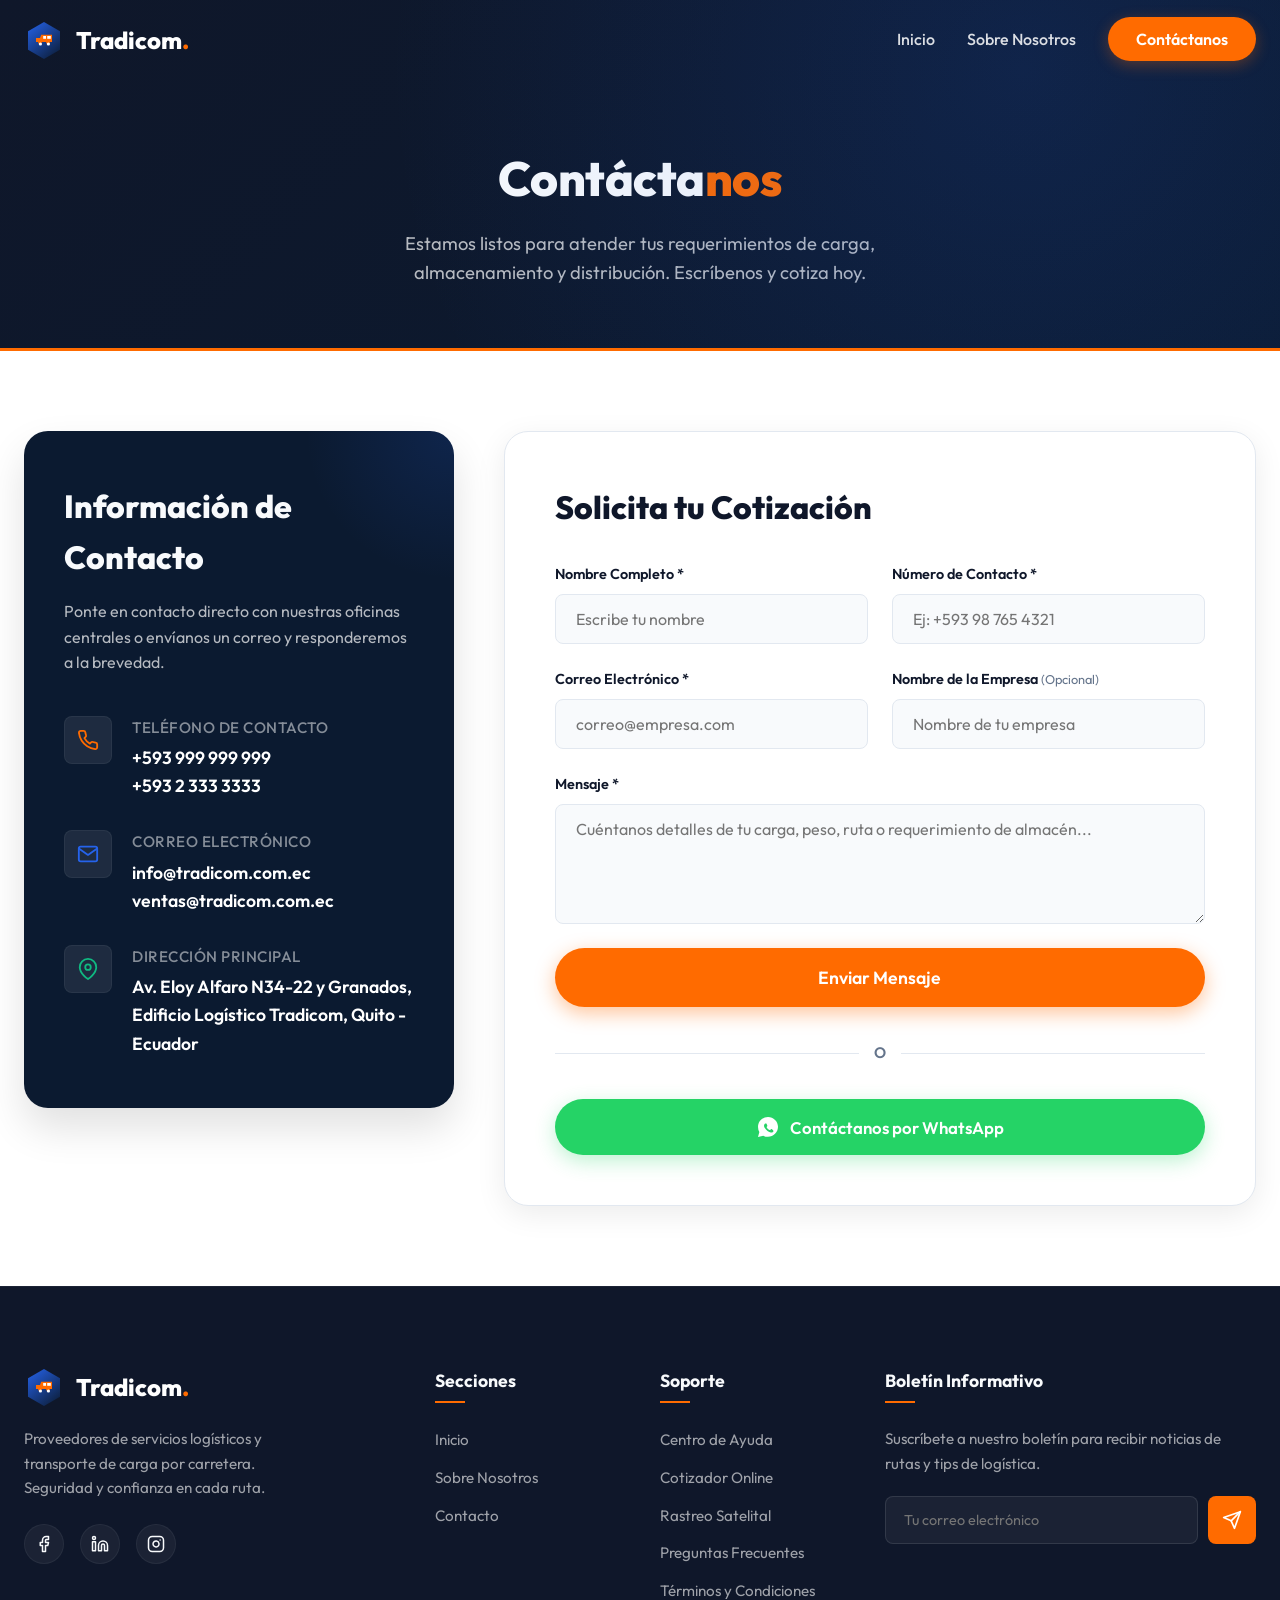
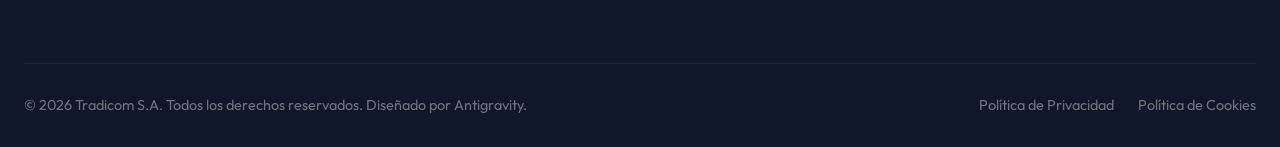
==== contacto.html @ 8307e0cf "Add files via upload" ====
<!DOCTYPE html>
<html lang="es">
<head>
  <meta charset="UTF-8">
  <meta name="viewport" content="width=device-width, initial-scale=1.0">
  <title>Tradicom S.A. | Contáctanos - Cotizaciones y Atención al Cliente</title>
  <!-- Etiquetas Meta para SEO -->
  <meta name="description" content="Ponte en contacto con Tradicom S.A. Solicita cotizaciones para tu transporte terrestre y proyectos logísticos. Contáctanos también por WhatsApp.">
  <meta name="keywords" content="Tradicom, Contacto, Cotización, Teléfono, Correo, Almacén, Logística, Dirección, WhatsApp">
  <meta name="author" content="Tradicom S.A.">
  <!-- Enlace a la hoja de estilos compartida -->
  <link rel="stylesheet" href="style.css">
</head>
<body>

  <!-- Barra de Navegación (Sticky y Responsiva) -->
  <header>
    <div class="container nav-container">
      <!-- Logotipo y Nombre de la Empresa -->
      <a href="index.html" class="logo" id="logoLink">
        <svg viewBox="0 0 100 100" fill="none" xmlns="http://www.w3.org/2000/svg">
          <path d="M50 5L90 28.1V74.4L50 97.5L10 74.4V28.1L50 5Z" fill="url(#logo-gradient)" />
          <path d="M30 45L40 45L43 37L70 37V55L65 55L63 60L57 60L55 55L45 55L43 60L37 60L35 55L30 55V45Z" fill="#ff6b00" />
          <circle cx="41" cy="60" r="4" fill="white" />
          <circle cx="61" cy="60" r="4" fill="white" />
          <path d="M58 40H67V47H58V40Z" fill="white" />
          <path d="M48 40H55V47H48V40Z" fill="white" />
          <defs>
            <linearGradient id="logo-gradient" x1="10" y1="5" x2="90" y2="97.5" gradientUnits="userSpaceOnUse">
              <stop offset="0%" stop-color="#2563eb" />
              <stop offset="100%" stop-color="#0b1a30" />
            </linearGradient>
          </defs>
        </svg>
        <div class="logo-text">Tradicom<span>.</span></div>
      </a>

      <!-- Enlaces de navegación con 'Contáctanos' activo en el botón CTA -->
      <nav>
        <ul class="nav-links">
          <li><a href="index.html">Inicio</a></li>
          <li><a href="sobre-nosotros.html">Sobre Nosotros</a></li>
          <li class="nav-cta"><a href="contacto.html" class="active" id="navContactBtn">Contáctanos</a></li>
        </ul>
      </nav>

      <!-- Botón de menú tipo hamburguesa para vista móvil -->
      <button class="menu-toggle" aria-label="Abrir menú de navegación" id="menuToggleBtn">
        <span></span>
        <span></span>
        <span></span>
      </button>
    </div>
  </header>

  <!-- Banner Superior de Presentación de la Página -->
  <section class="page-banner">
    <div class="container">
      <h1>Contácta<span>nos</span></h1>
      <p>Estamos listos para atender tus requerimientos de carga, almacenamiento y distribución. Escríbenos y cotiza hoy.</p>
    </div>
  </section>

  <!-- Sección de Formulario de Contacto y Datos de Oficina (Grid de 2 Columnas) -->
  <section id="contacto">
    <div class="container">
      <div class="contacto-grid">
        
        <!-- Columna Izquierda: Información Física y Virtual de la Empresa -->
        <div class="contacto-info">
          <h3>Información de Contacto</h3>
          <p class="info-subtitle">Ponte en contacto directo con nuestras oficinas centrales o envíanos un correo y responderemos a la brevedad.</p>
          
          <ul class="info-list">
            <!-- Teléfonos -->
            <li class="info-item">
              <div class="info-icon">
                <svg viewBox="0 0 24 24" fill="none" stroke="currentColor" stroke-width="2" stroke-linecap="round" stroke-linejoin="round">
                  <path d="M22 16.92v3a2 2 0 0 1-2.18 2 19.79 19.79 0 0 1-8.63-3.07 19.5 19.5 0 0 1-6-6 19.79 19.79 0 0 1-3.07-8.67A2 2 0 0 1 4.11 2h3a2 2 0 0 1 2 1.72 12.84 12.84 0 0 0 .7 2.81 2 2 0 0 1-.45 2.11L8.09 9.91a16 16 0 0 0 6 6l1.27-1.27a2 2 0 0 1 2.11-.45 12.84 12.84 0 0 0 2.81.7A2 2 0 0 1 22 16.92z"></path>
                </svg>
              </div>
              <div class="info-text">
                <h4>Teléfono de Contacto</h4>
                <p><a href="tel:+593999999999">+593 999 999 999</a></p>
                <p><a href="tel:+59323333333">+593 2 333 3333</a></p>
              </div>
            </li>

            <!-- Correos electrónicos -->
            <li class="info-item">
              <div class="info-icon">
                <svg viewBox="0 0 24 24" fill="none" stroke="currentColor" stroke-width="2" stroke-linecap="round" stroke-linejoin="round">
                  <path d="M4 4h16c1.1 0 2 .9 2 2v12c0 1.1-.9 2-2 2H4c-1.1 0-2-.9-2-2V6c0-1.1.9-2 2-2z"></path>
                  <polyline points="22,6 12,13 2,6"></polyline>
                </svg>
              </div>
              <div class="info-text">
                <h4>Correo Electrónico</h4>
                <p><a href="mailto:info@tradicom.com.ec">info@tradicom.com.ec</a></p>
                <p><a href="mailto:ventas@tradicom.com.ec">ventas@tradicom.com.ec</a></p>
              </div>
            </li>

            <!-- Dirección Física -->
            <li class="info-item">
              <div class="info-icon">
                <svg viewBox="0 0 24 24" fill="none" stroke="currentColor" stroke-width="2" stroke-linecap="round" stroke-linejoin="round">
                  <path d="M21 10c0 7-9 13-9 13s-9-6-9-13a9 9 0 0 1 18 0z"></path>
                  <circle cx="12" cy="10" r="3"></circle>
                </svg>
              </div>
              <div class="info-text">
                <h4>Dirección Principal</h4>
                <p>Av. Eloy Alfaro N34-22 y Granados, Edificio Logístico Tradicom, Quito - Ecuador</p>
              </div>
            </li>
          </ul>
        </div>

        <!-- Columna Derecha: Formulario Web y WhatsApp Corporativo -->
        <div class="contacto-form-container">
          <h3>Solicita tu Cotización</h3>
          <form class="contacto-form" id="contactForm">
            <!-- Nombre y Teléfono -->
            <div class="form-row">
              <div class="form-group">
                <label for="name">Nombre Completo *</label>
                <input type="text" id="name" class="form-control" placeholder="Escribe tu nombre" required>
              </div>
              <div class="form-group">
                <label for="phone">Número de Contacto *</label>
                <input type="tel" id="phone" class="form-control" placeholder="Ej: +593 98 765 4321" required>
              </div>
            </div>

            <!-- Correo y Nombre de Empresa -->
            <div class="form-row">
              <div class="form-group">
                <label for="email">Correo Electrónico *</label>
                <input type="email" id="email" class="form-control" placeholder="correo@empresa.com" required>
              </div>
              <div class="form-group">
                <label for="company">Nombre de la Empresa <span class="optional">(Opcional)</span></label>
                <input type="text" id="company" class="form-control" placeholder="Nombre de tu empresa">
              </div>
            </div>

            <!-- Caja de Texto Mensaje -->
            <div class="form-group">
              <label for="message">Mensaje *</label>
              <textarea id="message" class="form-control" placeholder="Cuéntanos detalles de tu carga, peso, ruta o requerimiento de almacén..." required></textarea>
            </div>

            <!-- Botón de Envío del Formulario -->
            <button type="submit" class="btn btn-primary" style="width: 100%; border: none; font-size: 1.1rem; padding: 18px;">Enviar Mensaje</button>
            
            <!-- Separador "O" -->
            <div class="separator-or">O</div>

            <!-- Botón del API de WhatsApp -->
            <button type="button" class="btn btn-whatsapp" id="whatsappBtn">
              <!-- WhatsApp SVG Oficial -->
              <svg viewBox="0 0 24 24" fill="currentColor">
                <path d="M12.012 2c-5.506 0-9.989 4.478-9.99 9.984a9.96 9.96 0 0 0 1.333 4.982L2 22l5.233-1.371a9.92 9.92 0 0 0 4.775 1.217h.004c5.505 0 9.989-4.478 9.99-9.984C22.007 6.478 17.521 2 12.012 2zm5.789 14.121c-.244.69-1.217 1.35-1.674 1.444-.457.096-.98.172-2.909-.592-2.467-.978-4.048-3.486-4.17-3.65-.123-.164-1.002-1.332-1.002-2.54 0-1.208.629-1.802.853-2.047.224-.246.488-.307.65-.307.163 0 .325.001.467.008.148.007.348-.056.544.42.196.475.672 1.638.73 1.76.059.12.098.262.019.42-.079.158-.12.257-.238.396-.118.14-.249.312-.354.418-.117.117-.239.245-.103.479.136.233.605 1.001 1.296 1.618.89.794 1.642 1.04 1.874 1.149.233.109.369.092.507-.067.137-.159.59-.687.748-.921.157-.234.315-.198.531-.118.217.08.1.373 1.37.943.118.058.197.089.256.187.06.1.06.574-.184 1.264z"/>
              </svg>
              Contáctanos por WhatsApp
            </button>
          </form>
        </div>

      </div>
    </div>
  </section>

  <!-- Footer Compartido -->
  <footer>
    <div class="container">
      <div class="footer-grid">
        <!-- Info de marca -->
        <div class="footer-brand">
          <a href="index.html" class="logo" style="color: var(--primary-white);">
            <svg viewBox="0 0 100 100" fill="none" xmlns="http://www.w3.org/2000/svg">
              <path d="M50 5L90 28.1V74.4L50 97.5L10 74.4V28.1L50 5Z" fill="url(#footer-logo-gradient)" />
              <path d="M30 45L40 45L43 37L70 37V55L65 55L63 60L57 60L55 55L45 55L43 60L37 60L35 55L30 55V45Z" fill="#ff6b00" />
              <circle cx="41" cy="60" r="4" fill="white" />
              <circle cx="61" cy="60" r="4" fill="white" />
              <path d="M58 40H67V47H58V40Z" fill="white" />
              <path d="M48 40H55V47H48V40Z" fill="white" />
              <defs>
                <linearGradient id="footer-logo-gradient" x1="10" y1="5" x2="90" y2="97.5" gradientUnits="userSpaceOnUse">
                  <stop offset="0%" stop-color="#2563eb" />
                  <stop offset="100%" stop-color="#0b1a30" />
                </linearGradient>
              </defs>
            </svg>
            <div class="logo-text">Tradicom<span>.</span></div>
          </a>
          <p>Proveedores de servicios logísticos y transporte de carga por carretera. Seguridad y confianza en cada ruta.</p>
          <div class="social-links">
            <a href="#" class="social-link" aria-label="Facebook">
              <svg viewBox="0 0 24 24" fill="none" stroke="currentColor" stroke-width="2" stroke-linecap="round" stroke-linejoin="round"><path d="M18 2h-3a5 5 0 0 0-5 5v3H7v4h3v8h4v-8h3l1-4h-4V7a1 1 0 0 1 1-1h3z"></path></svg>
            </a>
            <a href="#" class="social-link" aria-label="LinkedIn">
              <svg viewBox="0 0 24 24" fill="none" stroke="currentColor" stroke-width="2" stroke-linecap="round" stroke-linejoin="round"><path d="M16 8a6 6 0 0 1 6 6v7h-4v-7a2 2 0 0 0-2-2 2 2 0 0 0-2 2v7h-4v-7a6 6 0 0 1 6-6z"></path><rect x="2" y="9" width="4" height="12"></rect><circle cx="4" cy="4" r="2"></circle></svg>
            </a>
            <a href="#" class="social-link" aria-label="Instagram">
              <svg viewBox="0 0 24 24" fill="none" stroke="currentColor" stroke-width="2" stroke-linecap="round" stroke-linejoin="round"><rect x="2" y="2" width="20" height="20" rx="5" ry="5"></rect><path d="M16 11.37A4 4 0 1 1 12.63 8 4 4 0 0 1 16 11.37z"></path><line x1="17.5" y1="6.5" x2="17.51" y2="6.5"></line></svg>
            </a>
          </div>
        </div>

        <!-- Enlaces internos -->
        <div class="footer-nav">
          <h4>Secciones</h4>
          <ul class="footer-links">
            <li><a href="index.html">Inicio</a></li>
            <li><a href="sobre-nosotros.html">Sobre Nosotros</a></li>
            <li><a href="contacto.html">Contacto</a></li>
          </ul>
        </div>

        <!-- Soporte operativo -->
        <div class="footer-nav">
          <h4>Soporte</h4>
          <ul class="footer-links">
            <li><a href="#">Centro de Ayuda</a></li>
            <li><a href="#">Cotizador Online</a></li>
            <li><a href="#">Rastreo Satelital</a></li>
            <li><a href="#">Preguntas Frecuentes</a></li>
            <li><a href="#">Términos y Condiciones</a></li>
          </ul>
        </div>

        <!-- Suscripción al Newsletter -->
        <div class="footer-newsletter">
          <h4>Boletín Informativo</h4>
          <p>Suscríbete a nuestro boletín para recibir noticias de rutas y tips de logística.</p>
          <form class="newsletter-form" onsubmit="event.preventDefault(); alert('¡Gracias por suscribirte!'); this.reset();">
            <input type="email" placeholder="Tu correo electrónico" required aria-label="Correo de suscripción">
            <button type="submit" aria-label="Suscribirse">
              <svg viewBox="0 0 24 24" fill="none" stroke="currentColor" stroke-width="2" stroke-linecap="round" stroke-linejoin="round"><line x1="22" y1="2" x2="11" y2="13"></line><polygon points="22 2 15 22 11 13 2 9 22 2"></polygon></svg>
            </button>
          </form>
        </div>
      </div>

      <!-- Derechos Reservados -->
      <div class="footer-bottom">
        <p>&copy; 2026 Tradicom S.A. Todos los derechos reservados. Diseñado por Antigravity.</p>
        <div class="footer-bottom-links">
          <a href="#">Política de Privacidad</a>
          <a href="#">Política de Cookies</a>
        </div>
      </div>
    </div>
  </footer>

  <!-- Scripts -->
  <script src="script.js"></script>
</body>
</html>
---- style.css ----
/* Import modern Google Fonts */
@import url('https://fonts.googleapis.com/css2?family=Outfit:wght@300;400;500;600;700;800&family=Plus+Jakarta+Sans:wght@400;500;600;700&display=swap');

/* CSS Variables */
:root {
  --primary-white: #ffffff;
  --bg-light: #f8fafc;
  --bg-dark: #0f172a;
  --bg-dark-card: #1e293b;
  
  /* Brand Colors */
  --brand-orange: #ff6b00;
  --brand-orange-hover: #e05e00;
  --brand-orange-light: #fff0e6;
  
  --brand-green: #10b981;
  --brand-green-hover: #059669;
  --brand-green-light: #ecfdf5;
  
  --brand-blue: #2563eb;
  --brand-blue-hover: #1d4ed8;
  --brand-blue-light: #eff6ff;
  --brand-dark-blue: #0b1a30;
  
  /* Typography Colors */
  --text-dark: #0f172a;
  --text-body: #334155;
  --text-muted: #64748b;
  --text-light: #f8fafc;
  
  /* Layout and effects */
  --border-color: #e2e8f0;
  --border-color-dark: #334155;
  --shadow-sm: 0 2px 4px rgba(0,0,0,0.05);
  --shadow-md: 0 8px 30px rgba(0,0,0,0.08);
  --shadow-lg: 0 20px 40px rgba(0,0,0,0.12);
  --radius-sm: 8px;
  --radius-md: 16px;
  --radius-lg: 24px;
  --transition: all 0.3s cubic-bezier(0.4, 0, 0.2, 1);
  --transition-slow: all 0.6s cubic-bezier(0.4, 0, 0.2, 1);
}

/* Reset and Global Styles */
*, *::before, *::after {
  box-sizing: border-box;
  margin: 0;
  padding: 0;
}

html {
  scroll-behavior: smooth;
  font-size: 16px;
}

body {
  font-family: 'Outfit', 'Plus Jakarta Sans', sans-serif;
  background-color: var(--primary-white);
  color: var(--text-body);
  line-height: 1.6;
  overflow-x: hidden;
  -webkit-font-smoothing: antialiased;
}

a {
  text-decoration: none;
  color: inherit;
  transition: var(--transition);
}

button, input, textarea, select {
  font-family: inherit;
}

/* Container */
.container {
  width: 100%;
  max-width: 1280px;
  margin: 0 auto;
  padding: 0 1.5rem;
}

section {
  padding: 80px 0;
  position: relative;
}

.section-bg-alt {
  background-color: var(--bg-light);
}

/* Section Header Utility */
.section-header {
  text-align: center;
  max-width: 700px;
  margin: 0 auto 60px auto;
}

.section-header .tag {
  display: inline-block;
  padding: 6px 16px;
  background-color: var(--brand-orange-light);
  color: var(--brand-orange);
  font-weight: 600;
  font-size: 0.875rem;
  border-radius: 50px;
  margin-bottom: 12px;
  text-transform: uppercase;
  letter-spacing: 1px;
}

.section-header h2 {
  font-size: 2.5rem;
  font-weight: 800;
  color: var(--text-dark);
  line-height: 1.2;
  margin-bottom: 16px;
}

.section-header h2 span {
  background: linear-gradient(135deg, var(--brand-orange) 0%, var(--brand-blue) 100%);
  -webkit-background-clip: text;
  -webkit-text-fill-color: transparent;
}

.section-header p {
  color: var(--text-muted);
  font-size: 1.125rem;
}

/* Navigation Bar */
header {
  position: fixed;
  top: 0;
  left: 0;
  width: 100%;
  z-index: 1000;
  transition: var(--transition);
  border-bottom: 1px solid transparent;
}

header.scrolled {
  background: rgba(255, 255, 255, 0.85);
  backdrop-filter: blur(16px);
  -webkit-backdrop-filter: blur(16px);
  box-shadow: var(--shadow-sm);
  border-bottom: 1px solid var(--border-color);
  padding: 10px 0;
}

header:not(.scrolled) {
  padding: 20px 0;
  background: transparent;
}

.nav-container {
  display: flex;
  justify-content: space-between;
  align-items: center;
}

.logo {
  display: flex;
  align-items: center;
  gap: 12px;
  font-weight: 800;
  font-size: 1.5rem;
  color: var(--primary-white);
  transition: var(--transition);
}

header.scrolled .logo {
  color: var(--text-dark);
}

.logo svg {
  width: 40px;
  height: 40px;
}

.logo-text span {
  color: var(--brand-orange);
}

.nav-links {
  display: flex;
  align-items: center;
  list-style: none;
  gap: 32px;
}

.nav-links a {
  font-weight: 500;
  color: rgba(255, 255, 255, 0.85);
  position: relative;
  padding: 8px 0;
}

.nav-links a::after {
  content: '';
  position: absolute;
  bottom: 0;
  left: 0;
  width: 0;
  height: 2px;
  background-color: var(--brand-orange);
  transition: var(--transition);
}

.nav-links a:hover::after,
.nav-links a.active::after {
  width: 100%;
}

.nav-links a:hover,
.nav-links a.active {
  color: var(--primary-white);
}

header.scrolled .nav-links a {
  color: var(--text-body);
}

header.scrolled .nav-links a:hover,
header.scrolled .nav-links a.active {
  color: var(--brand-orange);
}

/* Nav Contact CTA Button */
.nav-cta a {
  background-color: var(--brand-orange);
  color: var(--primary-white) !important;
  padding: 12px 28px;
  border-radius: 50px;
  font-weight: 600;
  box-shadow: 0 4px 15px rgba(255, 107, 0, 0.3);
  transition: var(--transition);
}

.nav-cta a::after {
  display: none;
}

.nav-cta a:hover {
  background-color: var(--brand-orange-hover);
  transform: translateY(-2px);
  box-shadow: 0 6px 20px rgba(255, 107, 0, 0.4);
}

/* Mobile Menu Toggle */
.menu-toggle {
  display: none;
  background: none;
  border: none;
  cursor: pointer;
  padding: 8px;
}

.menu-toggle span {
  display: block;
  width: 28px;
  height: 3px;
  background-color: var(--primary-white);
  margin: 5px 0;
  border-radius: 2px;
  transition: var(--transition);
}

header.scrolled .menu-toggle span {
  background-color: var(--text-dark);
}

/* Hero Section */
.hero {
  height: 100vh;
  min-height: 600px;
  display: flex;
  align-items: center;
  background: linear-gradient(135deg, rgba(11, 26, 48, 0.85) 0%, rgba(15, 23, 42, 0.5) 100%), url('assets/hero_truck.jpg') no-repeat center center/cover;
  color: var(--primary-white);
  padding-top: 80px;
}

.hero-content {
  max-width: 750px;
}

.hero-content .badge {
  display: inline-flex;
  align-items: center;
  gap: 8px;
  padding: 8px 16px;
  background-color: rgba(255, 255, 255, 0.1);
  backdrop-filter: blur(10px);
  border: 1px solid rgba(255, 255, 255, 0.2);
  border-radius: 50px;
  margin-bottom: 24px;
  font-weight: 500;
  font-size: 0.9rem;
  letter-spacing: 0.5px;
}

.hero-content .badge span {
  width: 8px;
  height: 8px;
  background-color: var(--brand-orange);
  border-radius: 50%;
  display: inline-block;
  box-shadow: 0 0 10px var(--brand-orange);
  animation: pulse 2s infinite;
}

.hero h1 {
  font-size: 4rem;
  font-weight: 800;
  line-height: 1.1;
  margin-bottom: 24px;
  letter-spacing: -1px;
}

.hero h1 span.orange-text {
  color: var(--brand-orange);
}

.hero h1 span.blue-text {
  color: #38bdf8;
}

.hero p {
  font-size: 1.25rem;
  color: rgba(255, 255, 255, 0.85);
  margin-bottom: 40px;
  max-width: 600px;
}

.hero-ctas {
  display: flex;
  gap: 20px;
  flex-wrap: wrap;
}

.btn {
  display: inline-flex;
  align-items: center;
  justify-content: center;
  padding: 16px 36px;
  font-weight: 600;
  border-radius: 50px;
  cursor: pointer;
  transition: var(--transition);
  font-size: 1.05rem;
  gap: 10px;
}

.btn-primary {
  background-color: var(--brand-orange);
  color: var(--primary-white);
  box-shadow: 0 6px 20px rgba(255, 107, 0, 0.4);
}

.btn-primary:hover {
  background-color: var(--brand-orange-hover);
  transform: translateY(-3px);
  box-shadow: 0 8px 25px rgba(255, 107, 0, 0.5);
}

.btn-secondary {
  background-color: rgba(255, 255, 255, 0.1);
  color: var(--primary-white);
  border: 1px solid rgba(255, 255, 255, 0.3);
  backdrop-filter: blur(5px);
}

.btn-secondary:hover {
  background-color: rgba(255, 255, 255, 0.2);
  border-color: var(--primary-white);
  transform: translateY(-3px);
}

/* Sobre Nosotros Section (Slider) */
.slider-container {
  position: relative;
  overflow: hidden;
  border-radius: var(--radius-lg);
  box-shadow: var(--shadow-lg);
  background-color: var(--primary-white);
}

.slider-wrapper {
  position: relative;
  height: 520px;
  width: 100%;
}

.slide {
  position: absolute;
  top: 0;
  left: 0;
  width: 100%;
  height: 100%;
  opacity: 0;
  visibility: hidden;
  transition: var(--transition-slow);
  display: grid;
  grid-template-columns: 1fr 1fr;
  align-items: center;
  background-color: var(--primary-white);
}

.slide.active {
  opacity: 1;
  visibility: visible;
  z-index: 10;
}

.slide-image {
  height: 100%;
  width: 100%;
  overflow: hidden;
  position: relative;
}

.slide-image img {
  width: 100%;
  height: 100%;
  object-fit: cover;
  transition: var(--transition-slow);
}

.slide.active .slide-image img {
  transform: scale(1.05);
}

/* Subtle overlay on slide images */
.slide-image::after {
  content: '';
  position: absolute;
  top: 0;
  left: 0;
  width: 100%;
  height: 100%;
  background: linear-gradient(to right, transparent 50%, rgba(255,255,255,0.05));
}

.slide-content {
  padding: 60px 80px 60px 60px;
  display: flex;
  flex-direction: column;
  justify-content: center;
}

.slide-tag {
  color: var(--brand-blue);
  font-weight: 700;
  text-transform: uppercase;
  font-size: 0.85rem;
  letter-spacing: 2px;
  margin-bottom: 12px;
}

.slide-content h3 {
  font-size: 2.25rem;
  font-weight: 800;
  color: var(--text-dark);
  margin-bottom: 20px;
  line-height: 1.2;
}

.slide-content p {
  color: var(--text-body);
  margin-bottom: 30px;
  font-size: 1.05rem;
}

/* Stat badges inside slider */
.slide-stats {
  display: grid;
  grid-template-columns: 1fr 1fr;
  gap: 20px;
  margin-top: auto;
}

.stat-item {
  border-left: 3px solid var(--brand-orange);
  padding-left: 15px;
}

.slide:nth-child(2) .stat-item {
  border-left-color: var(--brand-blue);
}

.slide:nth-child(3) .stat-item {
  border-left-color: var(--brand-green);
}

.stat-number {
  font-size: 1.75rem;
  font-weight: 800;
  color: var(--text-dark);
  line-height: 1;
  margin-bottom: 4px;
}

.stat-label {
  font-size: 0.875rem;
  color: var(--text-muted);
  font-weight: 500;
}

/* Slider Controls */
.slider-control {
  position: absolute;
  top: 50%;
  transform: translateY(-50%);
  width: 50px;
  height: 50px;
  border-radius: 50%;
  background-color: var(--primary-white);
  box-shadow: var(--shadow-md);
  border: none;
  cursor: pointer;
  display: flex;
  align-items: center;
  justify-content: center;
  z-index: 20;
  transition: var(--transition);
  color: var(--text-dark);
}

.slider-control:hover {
  background-color: var(--brand-orange);
  color: var(--primary-white);
  box-shadow: 0 4px 15px rgba(255, 107, 0, 0.4);
}

.slider-control-prev {
  left: 20px;
}

.slider-control-next {
  right: 20px;
}

.slider-dots {
  position: absolute;
  bottom: 25px;
  right: 80px;
  display: flex;
  gap: 10px;
  z-index: 20;
}

.slider-dot {
  width: 10px;
  height: 10px;
  border-radius: 50%;
  background-color: rgba(0,0,0,0.15);
  border: none;
  cursor: pointer;
  transition: var(--transition);
}

.slider-dot.active {
  width: 30px;
  border-radius: 10px;
  background-color: var(--brand-orange);
}

/* Filosofia Section */
.filosofia-grid {
  display: grid;
  grid-template-columns: 1fr 1fr;
  gap: 40px;
  margin-top: 20px;
}

.filosofia-card {
  background-color: var(--primary-white);
  border-radius: var(--radius-lg);
  padding: 50px;
  box-shadow: var(--shadow-md);
  border: 1px solid var(--border-color);
  position: relative;
  overflow: hidden;
  transition: var(--transition-slow);
  display: flex;
  flex-direction: column;
  height: 100%;
}

.filosofia-card::before {
  content: '';
  position: absolute;
  top: 0;
  left: 0;
  width: 100%;
  height: 6px;
  transition: var(--transition);
}

.filosofia-card.mision::before {
  background: linear-gradient(to right, var(--brand-orange), var(--brand-blue));
}

.filosofia-card.vision::before {
  background: linear-gradient(to right, var(--brand-blue), var(--brand-green));
}

.filosofia-card:hover {
  transform: translateY(-10px);
  box-shadow: var(--shadow-lg);
}

.filosofia-icon-container {
  width: 70px;
  height: 70px;
  border-radius: var(--radius-md);
  display: flex;
  align-items: center;
  justify-content: center;
  margin-bottom: 30px;
  position: relative;
  z-index: 2;
}

.mision .filosofia-icon-container {
  background-color: var(--brand-orange-light);
  color: var(--brand-orange);
}

.vision .filosofia-icon-container {
  background-color: var(--brand-blue-light);
  color: var(--brand-blue);
}

.filosofia-icon-container svg {
  width: 36px;
  height: 36px;
}

.filosofia-card h3 {
  font-size: 2rem;
  font-weight: 800;
  color: var(--text-dark);
  margin-bottom: 20px;
  position: relative;
  z-index: 2;
}

.filosofia-card p {
  font-size: 1.1rem;
  color: var(--text-body);
  margin-bottom: 30px;
  position: relative;
  z-index: 2;
}

.filosofia-pillars {
  display: flex;
  flex-direction: column;
  gap: 15px;
  margin-top: auto;
  position: relative;
  z-index: 2;
}

.pillar-item {
  display: flex;
  align-items: center;
  gap: 12px;
  font-weight: 600;
  color: var(--text-dark);
}

.pillar-item svg {
  width: 20px;
  height: 20px;
  flex-shrink: 0;
}

.mision .pillar-item svg {
  color: var(--brand-orange);
}

.vision .pillar-item svg {
  color: var(--brand-blue);
}

/* Watermark illustration behind cards */
.filosofia-watermark {
  position: absolute;
  bottom: -30px;
  right: -30px;
  width: 200px;
  height: 200px;
  opacity: 0.03;
  color: var(--text-dark);
  z-index: 1;
  transition: var(--transition-slow);
}

.filosofia-card:hover .filosofia-watermark {
  transform: scale(1.1) rotate(-10deg);
  opacity: 0.05;
}

/* Objetivos Section */
.objetivos-grid {
  display: grid;
  grid-template-columns: repeat(4, 1fr);
  gap: 30px;
}

.objetivo-card {
  background-color: var(--bg-dark-card);
  color: var(--text-light);
  border-radius: var(--radius-md);
  padding: 40px 30px;
  position: relative;
  overflow: hidden;
  transition: var(--transition);
  border: 1px solid var(--border-color-dark);
}

.objetivo-card::after {
  content: '';
  position: absolute;
  bottom: 0;
  left: 0;
  width: 0%;
  height: 4px;
  background-color: var(--brand-orange);
  transition: var(--transition);
}

.objetivo-card:nth-child(2)::after {
  background-color: var(--brand-blue);
}

.objetivo-card:nth-child(3)::after {
  background-color: var(--brand-green);
}

.objetivo-card:nth-child(4)::after {
  background-color: var(--brand-orange);
}

.objetivo-card:hover::after {
  width: 100%;
}

.objetivo-card:hover {
  transform: translateY(-8px);
  box-shadow: 0 15px 30px rgba(0, 0, 0, 0.25);
  border-color: rgba(255, 255, 255, 0.1);
}

.objetivo-number {
  font-size: 3.5rem;
  font-weight: 800;
  line-height: 1;
  opacity: 0.15;
  margin-bottom: 15px;
  transition: var(--transition);
}

.objetivo-card:hover .objetivo-number {
  opacity: 0.4;
  transform: scale(1.05);
}

.objetivo-card:nth-child(1) .objetivo-number { color: var(--brand-orange); }
.objetivo-card:nth-child(2) .objetivo-number { color: var(--brand-blue); }
.objetivo-card:nth-child(3) .objetivo-number { color: var(--brand-green); }
.objetivo-card:nth-child(4) .objetivo-number { color: var(--brand-orange); }

.objetivo-card h3 {
  font-size: 1.35rem;
  font-weight: 700;
  margin-bottom: 12px;
}

.objetivo-card p {
  color: rgba(255, 255, 255, 0.7);
  font-size: 0.95rem;
  line-height: 1.5;
}

/* Beneficios Section */
.beneficios-grid {
  display: grid;
  grid-template-columns: repeat(4, 1fr);
  gap: 30px;
}

.beneficio-card {
  background-color: var(--primary-white);
  border-radius: var(--radius-md);
  padding: 40px 30px;
  box-shadow: var(--shadow-sm);
  border: 1px solid var(--border-color);
  transition: var(--transition);
  display: flex;
  flex-direction: column;
}

.beneficio-card:hover {
  transform: translateY(-8px);
  box-shadow: var(--shadow-lg);
  border-color: transparent;
}

.beneficio-card:nth-child(1) { border-top: 4px solid var(--brand-orange); }
.beneficio-card:nth-child(2) { border-top: 4px solid var(--brand-blue); }
.beneficio-card:nth-child(3) { border-top: 4px solid var(--brand-green); }
.beneficio-card:nth-child(4) { border-top: 4px solid var(--brand-orange); }

.beneficio-icon {
  width: 60px;
  height: 60px;
  border-radius: var(--radius-sm);
  display: flex;
  align-items: center;
  justify-content: center;
  margin-bottom: 24px;
}

.beneficio-card:nth-child(1) .beneficio-icon { background-color: var(--brand-orange-light); color: var(--brand-orange); }
.beneficio-card:nth-child(2) .beneficio-icon { background-color: var(--brand-blue-light); color: var(--brand-blue); }
.beneficio-card:nth-child(3) .beneficio-icon { background-color: var(--brand-green-light); color: var(--brand-green); }
.beneficio-card:nth-child(4) .beneficio-icon { background-color: var(--brand-orange-light); color: var(--brand-orange); }

.beneficio-icon svg {
  width: 28px;
  height: 28px;
}

.beneficio-card h3 {
  font-size: 1.35rem;
  font-weight: 700;
  color: var(--text-dark);
  margin-bottom: 12px;
}

.beneficio-card p {
  color: var(--text-body);
  font-size: 0.95rem;
  line-height: 1.6;
}

/* Contacto Section */
.contacto-grid {
  display: grid;
  grid-template-columns: 4fr 7fr;
  gap: 50px;
  align-items: start;
}

.contacto-info {
  background-color: var(--brand-dark-blue);
  color: var(--text-light);
  border-radius: var(--radius-lg);
  padding: 50px 40px;
  box-shadow: var(--shadow-lg);
  position: relative;
  overflow: hidden;
}

.contacto-info::before {
  content: '';
  position: absolute;
  width: 300px;
  height: 300px;
  background: radial-gradient(circle, rgba(37, 99, 235, 0.15) 0%, transparent 70%);
  top: -150px;
  right: -150px;
  border-radius: 50%;
}

.contacto-info h3 {
  font-size: 2rem;
  font-weight: 800;
  margin-bottom: 16px;
  position: relative;
  z-index: 2;
}

.contacto-info p.info-subtitle {
  color: rgba(255, 255, 255, 0.7);
  margin-bottom: 40px;
  position: relative;
  z-index: 2;
}

.info-list {
  display: flex;
  flex-direction: column;
  gap: 30px;
  list-style: none;
  position: relative;
  z-index: 2;
}

.info-item {
  display: flex;
  gap: 20px;
  align-items: flex-start;
}

.info-icon {
  width: 48px;
  height: 48px;
  background-color: rgba(255, 255, 255, 0.08);
  border-radius: var(--radius-sm);
  display: flex;
  align-items: center;
  justify-content: center;
  color: var(--brand-orange);
  flex-shrink: 0;
  border: 1px solid rgba(255, 255, 255, 0.05);
}

.info-item:nth-child(2) .info-icon {
  color: var(--brand-blue);
}

.info-item:nth-child(3) .info-icon {
  color: var(--brand-green);
}

.info-icon svg {
  width: 22px;
  height: 22px;
}

.info-text h4 {
  font-size: 0.95rem;
  font-weight: 500;
  text-transform: uppercase;
  letter-spacing: 0.5px;
  color: rgba(255, 255, 255, 0.5);
  margin-bottom: 4px;
}

.info-text p, .info-text a {
  font-size: 1.1rem;
  font-weight: 600;
  color: var(--primary-white);
}

.info-text a:hover {
  color: var(--brand-orange);
}

/* Contact Form container */
.contacto-form-container {
  background-color: var(--primary-white);
  border-radius: var(--radius-lg);
  padding: 50px;
  box-shadow: var(--shadow-md);
  border: 1px solid var(--border-color);
}

.contacto-form-container h3 {
  font-size: 2rem;
  font-weight: 800;
  color: var(--text-dark);
  margin-bottom: 30px;
}

.contacto-form {
  display: flex;
  flex-direction: column;
  gap: 24px;
}

.form-row {
  display: grid;
  grid-template-columns: 1fr 1fr;
  gap: 24px;
}

.form-group {
  position: relative;
  display: flex;
  flex-direction: column;
}

.form-group label {
  font-size: 0.9rem;
  font-weight: 600;
  color: var(--text-dark);
  margin-bottom: 8px;
}

.form-group label span.optional {
  font-size: 0.8rem;
  color: var(--text-muted);
  font-weight: 400;
}

.form-control {
  width: 100%;
  padding: 14px 20px;
  background-color: var(--bg-light);
  border: 1px solid var(--border-color);
  border-radius: var(--radius-sm);
  font-size: 1rem;
  color: var(--text-dark);
  transition: var(--transition);
  outline: none;
}

.form-control:focus {
  border-color: var(--brand-orange);
  background-color: var(--primary-white);
  box-shadow: 0 0 0 4px var(--brand-orange-light);
}

textarea.form-control {
  resize: vertical;
  min-height: 120px;
}

/* "O" Separator */
.separator-or {
  display: flex;
  align-items: center;
  text-align: center;
  color: var(--text-muted);
  font-weight: 600;
  margin: 10px 0;
  font-size: 0.95rem;
}

.separator-or::before,
.separator-or::after {
  content: '';
  flex: 1;
  border-bottom: 1px solid var(--border-color);
}

.separator-or:not(:empty)::before {
  margin-right: 15px;
}

.separator-or:not(:empty)::after {
  margin-left: 15px;
}

/* WhatsApp Button styling */
.btn-whatsapp {
  background-color: #25d366; /* Standard WhatsApp Brand Color */
  color: var(--primary-white);
  box-shadow: 0 6px 20px rgba(37, 211, 102, 0.3);
  font-size: 1.05rem;
  border: none;
  width: 100%;
}

.btn-whatsapp:hover {
  background-color: #20ba5a;
  transform: translateY(-3px);
  box-shadow: 0 8px 25px rgba(37, 211, 102, 0.4);
}

.btn-whatsapp svg {
  width: 24px;
  height: 24px;
  fill: currentColor;
}

/* Footer Section */
footer {
  background-color: var(--bg-dark);
  color: var(--text-light);
  padding: 80px 0 30px 0;
  border-top: 1px solid rgba(255, 255, 255, 0.05);
}

.footer-grid {
  display: grid;
  grid-template-columns: 4fr 2fr 2fr 4fr;
  gap: 40px;
  margin-bottom: 60px;
}

.footer-brand .logo {
  color: var(--primary-white);
  margin-bottom: 20px;
}

.footer-brand p {
  color: rgba(255, 255, 255, 0.6);
  font-size: 0.95rem;
  margin-bottom: 24px;
  max-width: 280px;
}

.social-links {
  display: flex;
  gap: 16px;
}

.social-link {
  width: 40px;
  height: 40px;
  border-radius: 50%;
  background-color: rgba(255, 255, 255, 0.05);
  display: flex;
  align-items: center;
  justify-content: center;
  transition: var(--transition);
  color: var(--text-light);
  border: 1px solid rgba(255, 255, 255, 0.05);
}

.social-link:hover {
  background-color: var(--brand-orange);
  color: var(--primary-white);
  border-color: var(--brand-orange);
  transform: translateY(-3px);
}

.social-link svg {
  width: 18px;
  height: 18px;
}

.footer-nav h4 {
  font-size: 1.1rem;
  font-weight: 700;
  margin-bottom: 24px;
  position: relative;
  padding-bottom: 8px;
}

.footer-nav h4::after {
  content: '';
  position: absolute;
  bottom: 0;
  left: 0;
  width: 30px;
  height: 2px;
  background-color: var(--brand-orange);
}

.footer-links {
  list-style: none;
  display: flex;
  flex-direction: column;
  gap: 12px;
}

.footer-links a {
  color: rgba(255, 255, 255, 0.6);
  font-size: 0.95rem;
}

.footer-links a:hover {
  color: var(--brand-orange);
  padding-left: 5px;
}

.footer-newsletter h4 {
  font-size: 1.1rem;
  font-weight: 700;
  margin-bottom: 24px;
  position: relative;
  padding-bottom: 8px;
}

.footer-newsletter h4::after {
  content: '';
  position: absolute;
  bottom: 0;
  left: 0;
  width: 30px;
  height: 2px;
  background-color: var(--brand-orange);
}

.footer-newsletter p {
  color: rgba(255, 255, 255, 0.6);
  font-size: 0.95rem;
  margin-bottom: 20px;
}

.newsletter-form {
  display: flex;
  gap: 10px;
}

.newsletter-form input {
  flex: 1;
  padding: 12px 18px;
  border-radius: var(--radius-sm);
  border: 1px solid rgba(255, 255, 255, 0.1);
  background-color: rgba(255, 255, 255, 0.05);
  color: var(--primary-white);
  outline: none;
  font-size: 0.9rem;
}

.newsletter-form input:focus {
  border-color: var(--brand-orange);
  background-color: rgba(255, 255, 255, 0.08);
}

.newsletter-form button {
  background-color: var(--brand-orange);
  border: none;
  color: var(--primary-white);
  width: 48px;
  height: 48px;
  border-radius: var(--radius-sm);
  cursor: pointer;
  display: flex;
  align-items: center;
  justify-content: center;
  transition: var(--transition);
}

.newsletter-form button:hover {
  background-color: var(--brand-orange-hover);
  transform: translateY(-2px);
}

.newsletter-form button svg {
  width: 20px;
  height: 20px;
}

.footer-bottom {
  display: flex;
  justify-content: space-between;
  align-items: center;
  border-top: 1px solid rgba(255, 255, 255, 0.05);
  padding-top: 30px;
  font-size: 0.9rem;
  color: rgba(255, 255, 255, 0.4);
}

.footer-bottom-links {
  display: flex;
  gap: 24px;
}

.footer-bottom-links a {
  color: rgba(255, 255, 255, 0.4);
}

.footer-bottom-links a:hover {
  color: var(--brand-orange);
}

/* Animations */
@keyframes pulse {
  0% {
    transform: scale(0.95);
    box-shadow: 0 0 0 0 rgba(255, 107, 0, 0.7);
  }
  70% {
    transform: scale(1);
    box-shadow: 0 0 0 8px rgba(255, 107, 0, 0);
  }
  100% {
    transform: scale(0.95);
    box-shadow: 0 0 0 0 rgba(255, 107, 0, 0);
  }
}

/* ==========================================================================
   Estilos Adicionales Multivía (Banners, Ticker de Logos, Carrusel de Inicio, CTA)
   ========================================================================== */

/* Banners de Subpáginas */
.page-banner {
  padding: 140px 0 60px 0;
  background: linear-gradient(135deg, var(--bg-dark) 0%, var(--brand-dark-blue) 100%);
  color: var(--text-light);
  text-align: center;
  position: relative;
  overflow: hidden;
  border-bottom: 3px solid var(--brand-orange);
}

.page-banner::before {
  content: '';
  position: absolute;
  top: 0;
  left: 0;
  width: 100%;
  height: 100%;
  background: radial-gradient(circle at 80% 20%, rgba(37, 99, 235, 0.15) 0%, transparent 60%);
  pointer-events: none;
}

.page-banner h1 {
  font-size: 3rem;
  font-weight: 800;
  margin-bottom: 12px;
  letter-spacing: -0.5px;
}

.page-banner h1 span {
  color: var(--brand-orange);
}

.page-banner p {
  color: rgba(255, 255, 255, 0.7);
  font-size: 1.15rem;
  max-width: 600px;
  margin: 0 auto;
}

/* Sección Intro y Carrusel de Inicio */
.intro-container {
  display: grid;
  grid-template-columns: 6fr 5fr;
  gap: 60px;
  align-items: center;
}

.intro-text h2 {
  font-size: 2.5rem;
  font-weight: 800;
  color: var(--text-dark);
  margin-bottom: 20px;
  line-height: 1.2;
}

.intro-text h2 span {
  color: var(--brand-orange);
}

.intro-text p {
  margin-bottom: 24px;
  font-size: 1.05rem;
}

.intro-carousel {
  position: relative;
  height: 420px;
  border-radius: var(--radius-lg);
  overflow: hidden;
  box-shadow: var(--shadow-lg);
  border: 1px solid var(--border-color);
}

.intro-carousel-img {
  position: absolute;
  top: 0;
  left: 0;
  width: 100%;
  height: 100%;
  object-fit: cover;
  opacity: 0;
  transition: opacity 1s ease-in-out;
}

.intro-carousel-img.active {
  opacity: 1;
}

/* Cinta de Logos Infinita (Ticker) */
.ticker-wrap {
  width: 100%;
  background-color: var(--bg-light);
  border-top: 1px solid var(--border-color);
  border-bottom: 1px solid var(--border-color);
  padding: 30px 0;
  overflow: hidden;
}

.ticker-title {
  text-align: center;
  font-size: 0.9rem;
  font-weight: 700;
  text-transform: uppercase;
  color: var(--text-muted);
  margin-bottom: 20px;
  letter-spacing: 1.5px;
}

.ticker {
  display: flex;
  width: max-content;
  animation: ticker 30s linear infinite;
  gap: 60px;
}

.ticker-group {
  display: flex;
  align-items: center;
  gap: 60px;
}

.logo-item {
  display: flex;
  align-items: center;
  gap: 10px;
  height: 50px;
  color: var(--text-muted);
  opacity: 0.65;
  transition: var(--transition);
  cursor: default;
}

.logo-item:hover {
  opacity: 1;
  color: var(--brand-blue);
}

.logo-item svg {
  width: 32px;
  height: 32px;
  fill: currentColor;
}

.logo-item span {
  font-size: 1.15rem;
  font-weight: 800;
  letter-spacing: -0.5px;
}

@keyframes ticker {
  0% {
    transform: translate3d(0, 0, 0);
  }
  100% {
    transform: translate3d(-50%, 0, 0);
  }
}

/* Bloque CTA Trabaja Con Nosotros */
.work-cta-banner {
  background: linear-gradient(135deg, var(--bg-dark) 0%, var(--brand-dark-blue) 100%);
  color: var(--text-light);
  border-radius: var(--radius-lg);
  padding: 60px 80px;
  text-align: center;
  box-shadow: var(--shadow-lg);
  position: relative;
  overflow: hidden;
  margin-top: 20px;
}

.work-cta-banner::before {
  content: '';
  position: absolute;
  top: 0;
  left: 0;
  width: 100%;
  height: 100%;
  background: radial-gradient(circle at 20% 80%, rgba(255, 107, 0, 0.12) 0%, transparent 60%);
  pointer-events: none;
}

.work-cta-banner h3 {
  font-size: 2.25rem;
  font-weight: 800;
  margin-bottom: 16px;
  position: relative;
  z-index: 2;
}

.work-cta-banner h3 span {
  color: var(--brand-orange);
}

.work-cta-banner p {
  color: rgba(255, 255, 255, 0.75);
  font-size: 1.1rem;
  max-width: 600px;
  margin: 0 auto 32px auto;
  position: relative;
  z-index: 2;
}

.work-cta-banner .btn {
  position: relative;
  z-index: 2;
}

/* Responsive Styles */
@media (max-width: 1200px) {
  .slide-content {
    padding: 40px 50px 40px 40px;
  }
  .slide-content h3 {
    font-size: 2rem;
  }
  .objetivos-grid {
    grid-template-columns: repeat(2, 1fr);
  }
  .beneficios-grid {
    grid-template-columns: repeat(2, 1fr);
  }
  .footer-grid {
    grid-template-columns: 1fr 1fr;
    gap: 40px;
  }
}

@media (max-width: 992px) {
  .hero h1 {
    font-size: 3.25rem;
  }
  .slide {
    grid-template-columns: 1fr;
    grid-template-rows: 220px 1fr;
  }
  .slider-wrapper {
    height: 600px;
  }
  .slide-content {
    padding: 30px 40px;
  }
  .slide-content h3 {
    font-size: 1.75rem;
    margin-bottom: 12px;
  }
  .slide-content p {
    margin-bottom: 20px;
  }
  .slider-dots {
    right: 40px;
    bottom: 20px;
  }
  .filosofia-grid {
    grid-template-columns: 1fr;
    gap: 30px;
  }
  .contacto-grid {
    grid-template-columns: 1fr;
    gap: 40px;
  }
  .intro-container {
    grid-template-columns: 1fr;
    gap: 40px;
  }
  .intro-carousel {
    height: 350px;
  }
}

@media (max-width: 768px) {
  section {
    padding: 60px 0;
  }
  
  .section-header h2 {
    font-size: 2rem;
  }
  
  /* Navigation mobile menu */
  .menu-toggle {
    display: block;
    z-index: 1001;
  }
  
  .nav-links {
    position: fixed;
    top: 0;
    right: -100%;
    width: 300px;
    height: 100vh;
    background-color: var(--primary-white);
    flex-direction: column;
    align-items: flex-start;
    padding: 100px 40px 40px 40px;
    box-shadow: -10px 0 30px rgba(0,0,0,0.1);
    transition: var(--transition-slow);
    z-index: 1000;
    gap: 24px;
  }
  
  .nav-links.active {
    right: 0;
  }
  
  .nav-links a {
    color: var(--text-dark) !important;
    font-size: 1.25rem;
    font-weight: 600;
  }
  
  header:not(.scrolled) .logo {
    color: var(--text-dark);
  }
  
  header:not(.scrolled) .menu-toggle span {
    background-color: var(--text-dark);
  }
  
  header:not(.scrolled) {
    padding: 15px 0;
    background: rgba(255, 255, 255, 0.95);
    border-bottom: 1px solid var(--border-color);
  }
  
  .menu-toggle.active span:nth-child(1) {
    transform: rotate(45deg) translate(6px, 6px);
  }
  
  .menu-toggle.active span:nth-child(2) {
    opacity: 0;
  }
  
  .menu-toggle.active span:nth-child(3) {
    transform: rotate(-45deg) translate(5px, -5px);
  }
  
  .hero {
    height: auto;
    padding: 150px 0 80px 0;
  }
  
  .hero h1 {
    font-size: 2.75rem;
  }
  
  .hero p {
    font-size: 1.1rem;
    margin-bottom: 30px;
  }
  
  .form-row {
    grid-template-columns: 1fr;
    gap: 24px;
  }
  
  .contacto-form-container {
    padding: 30px;
  }
  
  .footer-bottom {
    flex-direction: column;
    gap: 20px;
    text-align: center;
  }
  .page-banner {
    padding: 120px 0 50px 0;
  }
  .page-banner h1 {
    font-size: 2.25rem;
  }
  .work-cta-banner {
    padding: 40px 30px;
  }
  .work-cta-banner h3 {
    font-size: 1.75rem;
  }
}

@media (max-width: 576px) {
  .hero h1 {
    font-size: 2.25rem;
  }
  
  .slider-wrapper {
    height: 650px;
  }
  
  .slide-stats {
    grid-template-columns: 1fr;
    gap: 15px;
  }
  
  .slide-content {
    padding: 20px 25px;
  }
  
  .slider-dots {
    display: none; /* Hide dots on very small screens to avoid clutter */
  }
  
  .objetivos-grid {
    grid-template-columns: 1fr;
  }
  
  .beneficios-grid {
    grid-template-columns: 1fr;
  }
  
  .contacto-info {
    padding: 30px 20px;
  }
  
  .footer-grid {
    grid-template-columns: 1fr;
  }
}
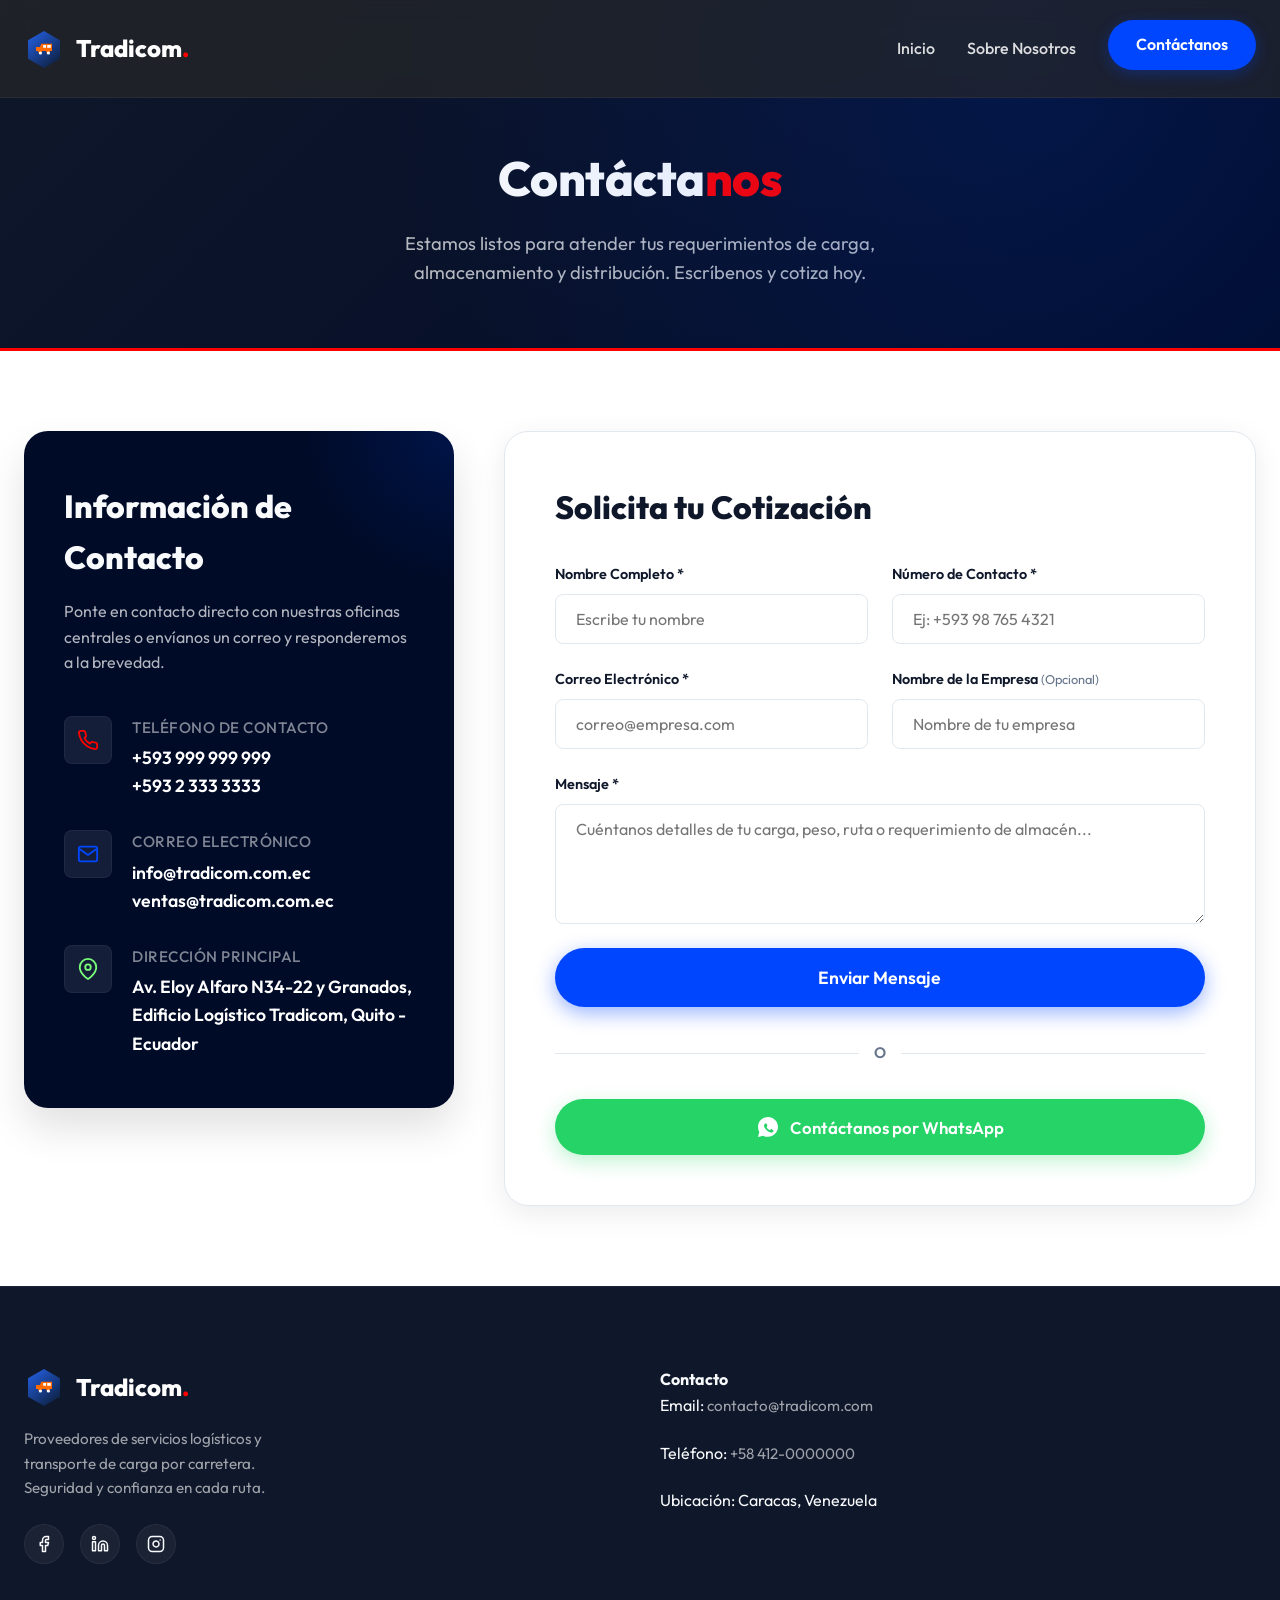
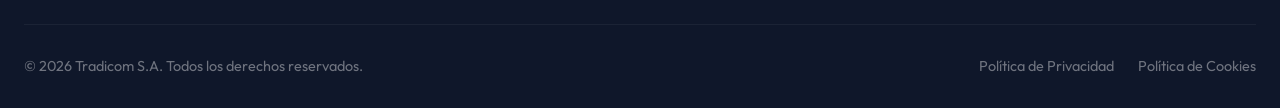
==== commit f4bf3a43: "Add files via upload" ====
--- a/contacto.html
+++ b/contacto.html
@@ -209,44 +209,20 @@
           </div>
         </div>
 
-        <!-- Enlaces internos -->
-        <div class="footer-nav">
-          <h4>Secciones</h4>
-          <ul class="footer-links">
-            <li><a href="index.html">Inicio</a></li>
-            <li><a href="sobre-nosotros.html">Sobre Nosotros</a></li>
-            <li><a href="contacto.html">Contacto</a></li>
+        <!-- Contacto -->
+        <div class="footer-contact">
+          <h4>Contacto</h4>
+          <ul class="footer-links" style="list-style: none; padding: 0;">
+            <li style="margin-bottom: 10px;">Email: <a href="mailto:contacto@tradicom.com">contacto@tradicom.com</a></li>
+            <li style="margin-bottom: 10px;">Teléfono: <a href="tel:+584120000000">+58 412-0000000</a></li>
+            <li style="margin-bottom: 10px;">Ubicación: Caracas, Venezuela</li>
           </ul>
-        </div>
-
-        <!-- Soporte operativo -->
-        <div class="footer-nav">
-          <h4>Soporte</h4>
-          <ul class="footer-links">
-            <li><a href="#">Centro de Ayuda</a></li>
-            <li><a href="#">Cotizador Online</a></li>
-            <li><a href="#">Rastreo Satelital</a></li>
-            <li><a href="#">Preguntas Frecuentes</a></li>
-            <li><a href="#">Términos y Condiciones</a></li>
-          </ul>
-        </div>
-
-        <!-- Suscripción al Newsletter -->
-        <div class="footer-newsletter">
-          <h4>Boletín Informativo</h4>
-          <p>Suscríbete a nuestro boletín para recibir noticias de rutas y tips de logística.</p>
-          <form class="newsletter-form" onsubmit="event.preventDefault(); alert('¡Gracias por suscribirte!'); this.reset();">
-            <input type="email" placeholder="Tu correo electrónico" required aria-label="Correo de suscripción">
-            <button type="submit" aria-label="Suscribirse">
-              <svg viewBox="0 0 24 24" fill="none" stroke="currentColor" stroke-width="2" stroke-linecap="round" stroke-linejoin="round"><line x1="22" y1="2" x2="11" y2="13"></line><polygon points="22 2 15 22 11 13 2 9 22 2"></polygon></svg>
-            </button>
-          </form>
         </div>
       </div>
 
       <!-- Derechos Reservados -->
       <div class="footer-bottom">
-        <p>&copy; 2026 Tradicom S.A. Todos los derechos reservados. Diseñado por Antigravity.</p>
+        <p>&copy; 2026 Tradicom S.A. Todos los derechos reservados.</p>
         <div class="footer-bottom-links">
           <a href="#">Política de Privacidad</a>
           <a href="#">Política de Cookies</a>
--- a/style.css
+++ b/style.css
@@ -1,1694 +1,1861 @@
-/* Import modern Google Fonts */
-@import url('https://fonts.googleapis.com/css2?family=Outfit:wght@300;400;500;600;700;800&family=Plus+Jakarta+Sans:wght@400;500;600;700&display=swap');
-
-/* CSS Variables */
-:root {
-  --primary-white: #ffffff;
-  --bg-light: #f8fafc;
-  --bg-dark: #0f172a;
-  --bg-dark-card: #1e293b;
-  
-  /* Brand Colors */
-  --brand-orange: #ff6b00;
-  --brand-orange-hover: #e05e00;
-  --brand-orange-light: #fff0e6;
-  
-  --brand-green: #10b981;
-  --brand-green-hover: #059669;
-  --brand-green-light: #ecfdf5;
-  
-  --brand-blue: #2563eb;
-  --brand-blue-hover: #1d4ed8;
-  --brand-blue-light: #eff6ff;
-  --brand-dark-blue: #0b1a30;
-  
-  /* Typography Colors */
-  --text-dark: #0f172a;
-  --text-body: #334155;
-  --text-muted: #64748b;
-  --text-light: #f8fafc;
-  
-  /* Layout and effects */
-  --border-color: #e2e8f0;
-  --border-color-dark: #334155;
-  --shadow-sm: 0 2px 4px rgba(0,0,0,0.05);
-  --shadow-md: 0 8px 30px rgba(0,0,0,0.08);
-  --shadow-lg: 0 20px 40px rgba(0,0,0,0.12);
-  --radius-sm: 8px;
-  --radius-md: 16px;
-  --radius-lg: 24px;
-  --transition: all 0.3s cubic-bezier(0.4, 0, 0.2, 1);
-  --transition-slow: all 0.6s cubic-bezier(0.4, 0, 0.2, 1);
-}
-
-/* Reset and Global Styles */
-*, *::before, *::after {
-  box-sizing: border-box;
-  margin: 0;
-  padding: 0;
-}
-
-html {
-  scroll-behavior: smooth;
-  font-size: 16px;
-}
-
-body {
-  font-family: 'Outfit', 'Plus Jakarta Sans', sans-serif;
-  background-color: var(--primary-white);
-  color: var(--text-body);
-  line-height: 1.6;
-  overflow-x: hidden;
-  -webkit-font-smoothing: antialiased;
-}
-
-a {
-  text-decoration: none;
-  color: inherit;
-  transition: var(--transition);
-}
-
-button, input, textarea, select {
-  font-family: inherit;
-}
-
-/* Container */
-.container {
-  width: 100%;
-  max-width: 1280px;
-  margin: 0 auto;
-  padding: 0 1.5rem;
-}
-
-section {
-  padding: 80px 0;
-  position: relative;
-}
-
-.section-bg-alt {
-  background-color: var(--bg-light);
-}
-
-/* Section Header Utility */
-.section-header {
-  text-align: center;
-  max-width: 700px;
-  margin: 0 auto 60px auto;
-}
-
-.section-header .tag {
-  display: inline-block;
-  padding: 6px 16px;
-  background-color: var(--brand-orange-light);
-  color: var(--brand-orange);
-  font-weight: 600;
-  font-size: 0.875rem;
-  border-radius: 50px;
-  margin-bottom: 12px;
-  text-transform: uppercase;
-  letter-spacing: 1px;
-}
-
-.section-header h2 {
-  font-size: 2.5rem;
-  font-weight: 800;
-  color: var(--text-dark);
-  line-height: 1.2;
-  margin-bottom: 16px;
-}
-
-.section-header h2 span {
-  background: linear-gradient(135deg, var(--brand-orange) 0%, var(--brand-blue) 100%);
-  -webkit-background-clip: text;
-  -webkit-text-fill-color: transparent;
-}
-
-.section-header p {
-  color: var(--text-muted);
-  font-size: 1.125rem;
-}
-
-/* Navigation Bar */
-header {
-  position: fixed;
-  top: 0;
-  left: 0;
-  width: 100%;
-  z-index: 1000;
-  transition: var(--transition);
-  border-bottom: 1px solid transparent;
-}
-
-header.scrolled {
-  background: rgba(255, 255, 255, 0.85);
-  backdrop-filter: blur(16px);
-  -webkit-backdrop-filter: blur(16px);
-  box-shadow: var(--shadow-sm);
-  border-bottom: 1px solid var(--border-color);
-  padding: 10px 0;
-}
-
-header:not(.scrolled) {
-  padding: 20px 0;
-  background: transparent;
-}
-
-.nav-container {
-  display: flex;
-  justify-content: space-between;
-  align-items: center;
-}
-
-.logo {
-  display: flex;
-  align-items: center;
-  gap: 12px;
-  font-weight: 800;
-  font-size: 1.5rem;
-  color: var(--primary-white);
-  transition: var(--transition);
-}
-
-header.scrolled .logo {
-  color: var(--text-dark);
-}
-
-.logo svg {
-  width: 40px;
-  height: 40px;
-}
-
-.logo-text span {
-  color: var(--brand-orange);
-}
-
-.nav-links {
-  display: flex;
-  align-items: center;
-  list-style: none;
-  gap: 32px;
-}
-
-.nav-links a {
-  font-weight: 500;
-  color: rgba(255, 255, 255, 0.85);
-  position: relative;
-  padding: 8px 0;
-}
-
-.nav-links a::after {
-  content: '';
-  position: absolute;
-  bottom: 0;
-  left: 0;
-  width: 0;
-  height: 2px;
-  background-color: var(--brand-orange);
-  transition: var(--transition);
-}
-
-.nav-links a:hover::after,
-.nav-links a.active::after {
-  width: 100%;
-}
-
-.nav-links a:hover,
-.nav-links a.active {
-  color: var(--primary-white);
-}
-
-header.scrolled .nav-links a {
-  color: var(--text-body);
-}
-
-header.scrolled .nav-links a:hover,
-header.scrolled .nav-links a.active {
-  color: var(--brand-orange);
-}
-
-/* Nav Contact CTA Button */
-.nav-cta a {
-  background-color: var(--brand-orange);
-  color: var(--primary-white) !important;
-  padding: 12px 28px;
-  border-radius: 50px;
-  font-weight: 600;
-  box-shadow: 0 4px 15px rgba(255, 107, 0, 0.3);
-  transition: var(--transition);
-}
-
-.nav-cta a::after {
-  display: none;
-}
-
-.nav-cta a:hover {
-  background-color: var(--brand-orange-hover);
-  transform: translateY(-2px);
-  box-shadow: 0 6px 20px rgba(255, 107, 0, 0.4);
-}
-
-/* Mobile Menu Toggle */
-.menu-toggle {
-  display: none;
-  background: none;
-  border: none;
-  cursor: pointer;
-  padding: 8px;
-}
-
-.menu-toggle span {
-  display: block;
-  width: 28px;
-  height: 3px;
-  background-color: var(--primary-white);
-  margin: 5px 0;
-  border-radius: 2px;
-  transition: var(--transition);
-}
-
-header.scrolled .menu-toggle span {
-  background-color: var(--text-dark);
-}
-
-/* Hero Section */
-.hero {
-  height: 100vh;
-  min-height: 600px;
-  display: flex;
-  align-items: center;
-  background: linear-gradient(135deg, rgba(11, 26, 48, 0.85) 0%, rgba(15, 23, 42, 0.5) 100%), url('assets/hero_truck.jpg') no-repeat center center/cover;
-  color: var(--primary-white);
-  padding-top: 80px;
-}
-
-.hero-content {
-  max-width: 750px;
-}
-
-.hero-content .badge {
-  display: inline-flex;
-  align-items: center;
-  gap: 8px;
-  padding: 8px 16px;
-  background-color: rgba(255, 255, 255, 0.1);
-  backdrop-filter: blur(10px);
-  border: 1px solid rgba(255, 255, 255, 0.2);
-  border-radius: 50px;
-  margin-bottom: 24px;
-  font-weight: 500;
-  font-size: 0.9rem;
-  letter-spacing: 0.5px;
-}
-
-.hero-content .badge span {
-  width: 8px;
-  height: 8px;
-  background-color: var(--brand-orange);
-  border-radius: 50%;
-  display: inline-block;
-  box-shadow: 0 0 10px var(--brand-orange);
-  animation: pulse 2s infinite;
-}
-
-.hero h1 {
-  font-size: 4rem;
-  font-weight: 800;
-  line-height: 1.1;
-  margin-bottom: 24px;
-  letter-spacing: -1px;
-}
-
-.hero h1 span.orange-text {
-  color: var(--brand-orange);
-}
-
-.hero h1 span.blue-text {
-  color: #38bdf8;
-}
-
-.hero p {
-  font-size: 1.25rem;
-  color: rgba(255, 255, 255, 0.85);
-  margin-bottom: 40px;
-  max-width: 600px;
-}
-
-.hero-ctas {
-  display: flex;
-  gap: 20px;
-  flex-wrap: wrap;
-}
-
-.btn {
-  display: inline-flex;
-  align-items: center;
-  justify-content: center;
-  padding: 16px 36px;
-  font-weight: 600;
-  border-radius: 50px;
-  cursor: pointer;
-  transition: var(--transition);
-  font-size: 1.05rem;
-  gap: 10px;
-}
-
-.btn-primary {
-  background-color: var(--brand-orange);
-  color: var(--primary-white);
-  box-shadow: 0 6px 20px rgba(255, 107, 0, 0.4);
-}
-
-.btn-primary:hover {
-  background-color: var(--brand-orange-hover);
-  transform: translateY(-3px);
-  box-shadow: 0 8px 25px rgba(255, 107, 0, 0.5);
-}
-
-.btn-secondary {
-  background-color: rgba(255, 255, 255, 0.1);
-  color: var(--primary-white);
-  border: 1px solid rgba(255, 255, 255, 0.3);
-  backdrop-filter: blur(5px);
-}
-
-.btn-secondary:hover {
-  background-color: rgba(255, 255, 255, 0.2);
-  border-color: var(--primary-white);
-  transform: translateY(-3px);
-}
-
-/* Sobre Nosotros Section (Slider) */
-.slider-container {
-  position: relative;
-  overflow: hidden;
-  border-radius: var(--radius-lg);
-  box-shadow: var(--shadow-lg);
-  background-color: var(--primary-white);
-}
-
-.slider-wrapper {
-  position: relative;
-  height: 520px;
-  width: 100%;
-}
-
-.slide {
-  position: absolute;
-  top: 0;
-  left: 0;
-  width: 100%;
-  height: 100%;
-  opacity: 0;
-  visibility: hidden;
-  transition: var(--transition-slow);
-  display: grid;
-  grid-template-columns: 1fr 1fr;
-  align-items: center;
-  background-color: var(--primary-white);
-}
-
-.slide.active {
-  opacity: 1;
-  visibility: visible;
-  z-index: 10;
-}
-
-.slide-image {
-  height: 100%;
-  width: 100%;
-  overflow: hidden;
-  position: relative;
-}
-
-.slide-image img {
-  width: 100%;
-  height: 100%;
-  object-fit: cover;
-  transition: var(--transition-slow);
-}
-
-.slide.active .slide-image img {
-  transform: scale(1.05);
-}
-
-/* Subtle overlay on slide images */
-.slide-image::after {
-  content: '';
-  position: absolute;
-  top: 0;
-  left: 0;
-  width: 100%;
-  height: 100%;
-  background: linear-gradient(to right, transparent 50%, rgba(255,255,255,0.05));
-}
-
-.slide-content {
-  padding: 60px 80px 60px 60px;
-  display: flex;
-  flex-direction: column;
-  justify-content: center;
-}
-
-.slide-tag {
-  color: var(--brand-blue);
-  font-weight: 700;
-  text-transform: uppercase;
-  font-size: 0.85rem;
-  letter-spacing: 2px;
-  margin-bottom: 12px;
-}
-
-.slide-content h3 {
-  font-size: 2.25rem;
-  font-weight: 800;
-  color: var(--text-dark);
-  margin-bottom: 20px;
-  line-height: 1.2;
-}
-
-.slide-content p {
-  color: var(--text-body);
-  margin-bottom: 30px;
-  font-size: 1.05rem;
-}
-
-/* Stat badges inside slider */
-.slide-stats {
-  display: grid;
-  grid-template-columns: 1fr 1fr;
-  gap: 20px;
-  margin-top: auto;
-}
-
-.stat-item {
-  border-left: 3px solid var(--brand-orange);
-  padding-left: 15px;
-}
-
-.slide:nth-child(2) .stat-item {
-  border-left-color: var(--brand-blue);
-}
-
-.slide:nth-child(3) .stat-item {
-  border-left-color: var(--brand-green);
-}
-
-.stat-number {
-  font-size: 1.75rem;
-  font-weight: 800;
-  color: var(--text-dark);
-  line-height: 1;
-  margin-bottom: 4px;
-}
-
-.stat-label {
-  font-size: 0.875rem;
-  color: var(--text-muted);
-  font-weight: 500;
-}
-
-/* Slider Controls */
-.slider-control {
-  position: absolute;
-  top: 50%;
-  transform: translateY(-50%);
-  width: 50px;
-  height: 50px;
-  border-radius: 50%;
-  background-color: var(--primary-white);
-  box-shadow: var(--shadow-md);
-  border: none;
-  cursor: pointer;
-  display: flex;
-  align-items: center;
-  justify-content: center;
-  z-index: 20;
-  transition: var(--transition);
-  color: var(--text-dark);
-}
-
-.slider-control:hover {
-  background-color: var(--brand-orange);
-  color: var(--primary-white);
-  box-shadow: 0 4px 15px rgba(255, 107, 0, 0.4);
-}
-
-.slider-control-prev {
-  left: 20px;
-}
-
-.slider-control-next {
-  right: 20px;
-}
-
-.slider-dots {
-  position: absolute;
-  bottom: 25px;
-  right: 80px;
-  display: flex;
-  gap: 10px;
-  z-index: 20;
-}
-
-.slider-dot {
-  width: 10px;
-  height: 10px;
-  border-radius: 50%;
-  background-color: rgba(0,0,0,0.15);
-  border: none;
-  cursor: pointer;
-  transition: var(--transition);
-}
-
-.slider-dot.active {
-  width: 30px;
-  border-radius: 10px;
-  background-color: var(--brand-orange);
-}
-
-/* Filosofia Section */
-.filosofia-grid {
-  display: grid;
-  grid-template-columns: 1fr 1fr;
-  gap: 40px;
-  margin-top: 20px;
-}
-
-.filosofia-card {
-  background-color: var(--primary-white);
-  border-radius: var(--radius-lg);
-  padding: 50px;
-  box-shadow: var(--shadow-md);
-  border: 1px solid var(--border-color);
-  position: relative;
-  overflow: hidden;
-  transition: var(--transition-slow);
-  display: flex;
-  flex-direction: column;
-  height: 100%;
-}
-
-.filosofia-card::before {
-  content: '';
-  position: absolute;
-  top: 0;
-  left: 0;
-  width: 100%;
-  height: 6px;
-  transition: var(--transition);
-}
-
-.filosofia-card.mision::before {
-  background: linear-gradient(to right, var(--brand-orange), var(--brand-blue));
-}
-
-.filosofia-card.vision::before {
-  background: linear-gradient(to right, var(--brand-blue), var(--brand-green));
-}
-
-.filosofia-card:hover {
-  transform: translateY(-10px);
-  box-shadow: var(--shadow-lg);
-}
-
-.filosofia-icon-container {
-  width: 70px;
-  height: 70px;
-  border-radius: var(--radius-md);
-  display: flex;
-  align-items: center;
-  justify-content: center;
-  margin-bottom: 30px;
-  position: relative;
-  z-index: 2;
-}
-
-.mision .filosofia-icon-container {
-  background-color: var(--brand-orange-light);
-  color: var(--brand-orange);
-}
-
-.vision .filosofia-icon-container {
-  background-color: var(--brand-blue-light);
-  color: var(--brand-blue);
-}
-
-.filosofia-icon-container svg {
-  width: 36px;
-  height: 36px;
-}
-
-.filosofia-card h3 {
-  font-size: 2rem;
-  font-weight: 800;
-  color: var(--text-dark);
-  margin-bottom: 20px;
-  position: relative;
-  z-index: 2;
-}
-
-.filosofia-card p {
-  font-size: 1.1rem;
-  color: var(--text-body);
-  margin-bottom: 30px;
-  position: relative;
-  z-index: 2;
-}
-
-.filosofia-pillars {
-  display: flex;
-  flex-direction: column;
-  gap: 15px;
-  margin-top: auto;
-  position: relative;
-  z-index: 2;
-}
-
-.pillar-item {
-  display: flex;
-  align-items: center;
-  gap: 12px;
-  font-weight: 600;
-  color: var(--text-dark);
-}
-
-.pillar-item svg {
-  width: 20px;
-  height: 20px;
-  flex-shrink: 0;
-}
-
-.mision .pillar-item svg {
-  color: var(--brand-orange);
-}
-
-.vision .pillar-item svg {
-  color: var(--brand-blue);
-}
-
-/* Watermark illustration behind cards */
-.filosofia-watermark {
-  position: absolute;
-  bottom: -30px;
-  right: -30px;
-  width: 200px;
-  height: 200px;
-  opacity: 0.03;
-  color: var(--text-dark);
-  z-index: 1;
-  transition: var(--transition-slow);
-}
-
-.filosofia-card:hover .filosofia-watermark {
-  transform: scale(1.1) rotate(-10deg);
-  opacity: 0.05;
-}
-
-/* Objetivos Section */
-.objetivos-grid {
-  display: grid;
-  grid-template-columns: repeat(4, 1fr);
-  gap: 30px;
-}
-
-.objetivo-card {
-  background-color: var(--bg-dark-card);
-  color: var(--text-light);
-  border-radius: var(--radius-md);
-  padding: 40px 30px;
-  position: relative;
-  overflow: hidden;
-  transition: var(--transition);
-  border: 1px solid var(--border-color-dark);
-}
-
-.objetivo-card::after {
-  content: '';
-  position: absolute;
-  bottom: 0;
-  left: 0;
-  width: 0%;
-  height: 4px;
-  background-color: var(--brand-orange);
-  transition: var(--transition);
-}
-
-.objetivo-card:nth-child(2)::after {
-  background-color: var(--brand-blue);
-}
-
-.objetivo-card:nth-child(3)::after {
-  background-color: var(--brand-green);
-}
-
-.objetivo-card:nth-child(4)::after {
-  background-color: var(--brand-orange);
-}
-
-.objetivo-card:hover::after {
-  width: 100%;
-}
-
-.objetivo-card:hover {
-  transform: translateY(-8px);
-  box-shadow: 0 15px 30px rgba(0, 0, 0, 0.25);
-  border-color: rgba(255, 255, 255, 0.1);
-}
-
-.objetivo-number {
-  font-size: 3.5rem;
-  font-weight: 800;
-  line-height: 1;
-  opacity: 0.15;
-  margin-bottom: 15px;
-  transition: var(--transition);
-}
-
-.objetivo-card:hover .objetivo-number {
-  opacity: 0.4;
-  transform: scale(1.05);
-}
-
-.objetivo-card:nth-child(1) .objetivo-number { color: var(--brand-orange); }
-.objetivo-card:nth-child(2) .objetivo-number { color: var(--brand-blue); }
-.objetivo-card:nth-child(3) .objetivo-number { color: var(--brand-green); }
-.objetivo-card:nth-child(4) .objetivo-number { color: var(--brand-orange); }
-
-.objetivo-card h3 {
-  font-size: 1.35rem;
-  font-weight: 700;
-  margin-bottom: 12px;
-}
-
-.objetivo-card p {
-  color: rgba(255, 255, 255, 0.7);
-  font-size: 0.95rem;
-  line-height: 1.5;
-}
-
-/* Beneficios Section */
-.beneficios-grid {
-  display: grid;
-  grid-template-columns: repeat(4, 1fr);
-  gap: 30px;
-}
-
-.beneficio-card {
-  background-color: var(--primary-white);
-  border-radius: var(--radius-md);
-  padding: 40px 30px;
-  box-shadow: var(--shadow-sm);
-  border: 1px solid var(--border-color);
-  transition: var(--transition);
-  display: flex;
-  flex-direction: column;
-}
-
-.beneficio-card:hover {
-  transform: translateY(-8px);
-  box-shadow: var(--shadow-lg);
-  border-color: transparent;
-}
-
-.beneficio-card:nth-child(1) { border-top: 4px solid var(--brand-orange); }
-.beneficio-card:nth-child(2) { border-top: 4px solid var(--brand-blue); }
-.beneficio-card:nth-child(3) { border-top: 4px solid var(--brand-green); }
-.beneficio-card:nth-child(4) { border-top: 4px solid var(--brand-orange); }
-
-.beneficio-icon {
-  width: 60px;
-  height: 60px;
-  border-radius: var(--radius-sm);
-  display: flex;
-  align-items: center;
-  justify-content: center;
-  margin-bottom: 24px;
-}
-
-.beneficio-card:nth-child(1) .beneficio-icon { background-color: var(--brand-orange-light); color: var(--brand-orange); }
-.beneficio-card:nth-child(2) .beneficio-icon { background-color: var(--brand-blue-light); color: var(--brand-blue); }
-.beneficio-card:nth-child(3) .beneficio-icon { background-color: var(--brand-green-light); color: var(--brand-green); }
-.beneficio-card:nth-child(4) .beneficio-icon { background-color: var(--brand-orange-light); color: var(--brand-orange); }
-
-.beneficio-icon svg {
-  width: 28px;
-  height: 28px;
-}
-
-.beneficio-card h3 {
-  font-size: 1.35rem;
-  font-weight: 700;
-  color: var(--text-dark);
-  margin-bottom: 12px;
-}
-
-.beneficio-card p {
-  color: var(--text-body);
-  font-size: 0.95rem;
-  line-height: 1.6;
-}
-
-/* Contacto Section */
-.contacto-grid {
-  display: grid;
-  grid-template-columns: 4fr 7fr;
-  gap: 50px;
-  align-items: start;
-}
-
-.contacto-info {
-  background-color: var(--brand-dark-blue);
-  color: var(--text-light);
-  border-radius: var(--radius-lg);
-  padding: 50px 40px;
-  box-shadow: var(--shadow-lg);
-  position: relative;
-  overflow: hidden;
-}
-
-.contacto-info::before {
-  content: '';
-  position: absolute;
-  width: 300px;
-  height: 300px;
-  background: radial-gradient(circle, rgba(37, 99, 235, 0.15) 0%, transparent 70%);
-  top: -150px;
-  right: -150px;
-  border-radius: 50%;
-}
-
-.contacto-info h3 {
-  font-size: 2rem;
-  font-weight: 800;
-  margin-bottom: 16px;
-  position: relative;
-  z-index: 2;
-}
-
-.contacto-info p.info-subtitle {
-  color: rgba(255, 255, 255, 0.7);
-  margin-bottom: 40px;
-  position: relative;
-  z-index: 2;
-}
-
-.info-list {
-  display: flex;
-  flex-direction: column;
-  gap: 30px;
-  list-style: none;
-  position: relative;
-  z-index: 2;
-}
-
-.info-item {
-  display: flex;
-  gap: 20px;
-  align-items: flex-start;
-}
-
-.info-icon {
-  width: 48px;
-  height: 48px;
-  background-color: rgba(255, 255, 255, 0.08);
-  border-radius: var(--radius-sm);
-  display: flex;
-  align-items: center;
-  justify-content: center;
-  color: var(--brand-orange);
-  flex-shrink: 0;
-  border: 1px solid rgba(255, 255, 255, 0.05);
-}
-
-.info-item:nth-child(2) .info-icon {
-  color: var(--brand-blue);
-}
-
-.info-item:nth-child(3) .info-icon {
-  color: var(--brand-green);
-}
-
-.info-icon svg {
-  width: 22px;
-  height: 22px;
-}
-
-.info-text h4 {
-  font-size: 0.95rem;
-  font-weight: 500;
-  text-transform: uppercase;
-  letter-spacing: 0.5px;
-  color: rgba(255, 255, 255, 0.5);
-  margin-bottom: 4px;
-}
-
-.info-text p, .info-text a {
-  font-size: 1.1rem;
-  font-weight: 600;
-  color: var(--primary-white);
-}
-
-.info-text a:hover {
-  color: var(--brand-orange);
-}
-
-/* Contact Form container */
-.contacto-form-container {
-  background-color: var(--primary-white);
-  border-radius: var(--radius-lg);
-  padding: 50px;
-  box-shadow: var(--shadow-md);
-  border: 1px solid var(--border-color);
-}
-
-.contacto-form-container h3 {
-  font-size: 2rem;
-  font-weight: 800;
-  color: var(--text-dark);
-  margin-bottom: 30px;
-}
-
-.contacto-form {
-  display: flex;
-  flex-direction: column;
-  gap: 24px;
-}
-
-.form-row {
-  display: grid;
-  grid-template-columns: 1fr 1fr;
-  gap: 24px;
-}
-
-.form-group {
-  position: relative;
-  display: flex;
-  flex-direction: column;
-}
-
-.form-group label {
-  font-size: 0.9rem;
-  font-weight: 600;
-  color: var(--text-dark);
-  margin-bottom: 8px;
-}
-
-.form-group label span.optional {
-  font-size: 0.8rem;
-  color: var(--text-muted);
-  font-weight: 400;
-}
-
-.form-control {
-  width: 100%;
-  padding: 14px 20px;
-  background-color: var(--bg-light);
-  border: 1px solid var(--border-color);
-  border-radius: var(--radius-sm);
-  font-size: 1rem;
-  color: var(--text-dark);
-  transition: var(--transition);
-  outline: none;
-}
-
-.form-control:focus {
-  border-color: var(--brand-orange);
-  background-color: var(--primary-white);
-  box-shadow: 0 0 0 4px var(--brand-orange-light);
-}
-
-textarea.form-control {
-  resize: vertical;
-  min-height: 120px;
-}
-
-/* "O" Separator */
-.separator-or {
-  display: flex;
-  align-items: center;
-  text-align: center;
-  color: var(--text-muted);
-  font-weight: 600;
-  margin: 10px 0;
-  font-size: 0.95rem;
-}
-
-.separator-or::before,
-.separator-or::after {
-  content: '';
-  flex: 1;
-  border-bottom: 1px solid var(--border-color);
-}
-
-.separator-or:not(:empty)::before {
-  margin-right: 15px;
-}
-
-.separator-or:not(:empty)::after {
-  margin-left: 15px;
-}
-
-/* WhatsApp Button styling */
-.btn-whatsapp {
-  background-color: #25d366; /* Standard WhatsApp Brand Color */
-  color: var(--primary-white);
-  box-shadow: 0 6px 20px rgba(37, 211, 102, 0.3);
-  font-size: 1.05rem;
-  border: none;
-  width: 100%;
-}
-
-.btn-whatsapp:hover {
-  background-color: #20ba5a;
-  transform: translateY(-3px);
-  box-shadow: 0 8px 25px rgba(37, 211, 102, 0.4);
-}
-
-.btn-whatsapp svg {
-  width: 24px;
-  height: 24px;
-  fill: currentColor;
-}
-
-/* Footer Section */
-footer {
-  background-color: var(--bg-dark);
-  color: var(--text-light);
-  padding: 80px 0 30px 0;
-  border-top: 1px solid rgba(255, 255, 255, 0.05);
-}
-
-.footer-grid {
-  display: grid;
-  grid-template-columns: 4fr 2fr 2fr 4fr;
-  gap: 40px;
-  margin-bottom: 60px;
-}
-
-.footer-brand .logo {
-  color: var(--primary-white);
-  margin-bottom: 20px;
-}
-
-.footer-brand p {
-  color: rgba(255, 255, 255, 0.6);
-  font-size: 0.95rem;
-  margin-bottom: 24px;
-  max-width: 280px;
-}
-
-.social-links {
-  display: flex;
-  gap: 16px;
-}
-
-.social-link {
-  width: 40px;
-  height: 40px;
-  border-radius: 50%;
-  background-color: rgba(255, 255, 255, 0.05);
-  display: flex;
-  align-items: center;
-  justify-content: center;
-  transition: var(--transition);
-  color: var(--text-light);
-  border: 1px solid rgba(255, 255, 255, 0.05);
-}
-
-.social-link:hover {
-  background-color: var(--brand-orange);
-  color: var(--primary-white);
-  border-color: var(--brand-orange);
-  transform: translateY(-3px);
-}
-
-.social-link svg {
-  width: 18px;
-  height: 18px;
-}
-
-.footer-nav h4 {
-  font-size: 1.1rem;
-  font-weight: 700;
-  margin-bottom: 24px;
-  position: relative;
-  padding-bottom: 8px;
-}
-
-.footer-nav h4::after {
-  content: '';
-  position: absolute;
-  bottom: 0;
-  left: 0;
-  width: 30px;
-  height: 2px;
-  background-color: var(--brand-orange);
-}
-
-.footer-links {
-  list-style: none;
-  display: flex;
-  flex-direction: column;
-  gap: 12px;
-}
-
-.footer-links a {
-  color: rgba(255, 255, 255, 0.6);
-  font-size: 0.95rem;
-}
-
-.footer-links a:hover {
-  color: var(--brand-orange);
-  padding-left: 5px;
-}
-
-.footer-newsletter h4 {
-  font-size: 1.1rem;
-  font-weight: 700;
-  margin-bottom: 24px;
-  position: relative;
-  padding-bottom: 8px;
-}
-
-.footer-newsletter h4::after {
-  content: '';
-  position: absolute;
-  bottom: 0;
-  left: 0;
-  width: 30px;
-  height: 2px;
-  background-color: var(--brand-orange);
-}
-
-.footer-newsletter p {
-  color: rgba(255, 255, 255, 0.6);
-  font-size: 0.95rem;
-  margin-bottom: 20px;
-}
-
-.newsletter-form {
-  display: flex;
-  gap: 10px;
-}
-
-.newsletter-form input {
-  flex: 1;
-  padding: 12px 18px;
-  border-radius: var(--radius-sm);
-  border: 1px solid rgba(255, 255, 255, 0.1);
-  background-color: rgba(255, 255, 255, 0.05);
-  color: var(--primary-white);
-  outline: none;
-  font-size: 0.9rem;
-}
-
-.newsletter-form input:focus {
-  border-color: var(--brand-orange);
-  background-color: rgba(255, 255, 255, 0.08);
-}
-
-.newsletter-form button {
-  background-color: var(--brand-orange);
-  border: none;
-  color: var(--primary-white);
-  width: 48px;
-  height: 48px;
-  border-radius: var(--radius-sm);
-  cursor: pointer;
-  display: flex;
-  align-items: center;
-  justify-content: center;
-  transition: var(--transition);
-}
-
-.newsletter-form button:hover {
-  background-color: var(--brand-orange-hover);
-  transform: translateY(-2px);
-}
-
-.newsletter-form button svg {
-  width: 20px;
-  height: 20px;
-}
-
-.footer-bottom {
-  display: flex;
-  justify-content: space-between;
-  align-items: center;
-  border-top: 1px solid rgba(255, 255, 255, 0.05);
-  padding-top: 30px;
-  font-size: 0.9rem;
-  color: rgba(255, 255, 255, 0.4);
-}
-
-.footer-bottom-links {
-  display: flex;
-  gap: 24px;
-}
-
-.footer-bottom-links a {
-  color: rgba(255, 255, 255, 0.4);
-}
-
-.footer-bottom-links a:hover {
-  color: var(--brand-orange);
-}
-
-/* Animations */
-@keyframes pulse {
-  0% {
-    transform: scale(0.95);
-    box-shadow: 0 0 0 0 rgba(255, 107, 0, 0.7);
-  }
-  70% {
-    transform: scale(1);
-    box-shadow: 0 0 0 8px rgba(255, 107, 0, 0);
-  }
-  100% {
-    transform: scale(0.95);
-    box-shadow: 0 0 0 0 rgba(255, 107, 0, 0);
-  }
-}
-
-/* ==========================================================================
-   Estilos Adicionales Multivía (Banners, Ticker de Logos, Carrusel de Inicio, CTA)
-   ========================================================================== */
-
-/* Banners de Subpáginas */
-.page-banner {
-  padding: 140px 0 60px 0;
-  background: linear-gradient(135deg, var(--bg-dark) 0%, var(--brand-dark-blue) 100%);
-  color: var(--text-light);
-  text-align: center;
-  position: relative;
-  overflow: hidden;
-  border-bottom: 3px solid var(--brand-orange);
-}
-
-.page-banner::before {
-  content: '';
-  position: absolute;
-  top: 0;
-  left: 0;
-  width: 100%;
-  height: 100%;
-  background: radial-gradient(circle at 80% 20%, rgba(37, 99, 235, 0.15) 0%, transparent 60%);
-  pointer-events: none;
-}
-
-.page-banner h1 {
-  font-size: 3rem;
-  font-weight: 800;
-  margin-bottom: 12px;
-  letter-spacing: -0.5px;
-}
-
-.page-banner h1 span {
-  color: var(--brand-orange);
-}
-
-.page-banner p {
-  color: rgba(255, 255, 255, 0.7);
-  font-size: 1.15rem;
-  max-width: 600px;
-  margin: 0 auto;
-}
-
-/* Sección Intro y Carrusel de Inicio */
-.intro-container {
-  display: grid;
-  grid-template-columns: 6fr 5fr;
-  gap: 60px;
-  align-items: center;
-}
-
-.intro-text h2 {
-  font-size: 2.5rem;
-  font-weight: 800;
-  color: var(--text-dark);
-  margin-bottom: 20px;
-  line-height: 1.2;
-}
-
-.intro-text h2 span {
-  color: var(--brand-orange);
-}
-
-.intro-text p {
-  margin-bottom: 24px;
-  font-size: 1.05rem;
-}
-
-.intro-carousel {
-  position: relative;
-  height: 420px;
-  border-radius: var(--radius-lg);
-  overflow: hidden;
-  box-shadow: var(--shadow-lg);
-  border: 1px solid var(--border-color);
-}
-
-.intro-carousel-img {
-  position: absolute;
-  top: 0;
-  left: 0;
-  width: 100%;
-  height: 100%;
-  object-fit: cover;
-  opacity: 0;
-  transition: opacity 1s ease-in-out;
-}
-
-.intro-carousel-img.active {
-  opacity: 1;
-}
-
-/* Cinta de Logos Infinita (Ticker) */
-.ticker-wrap {
-  width: 100%;
-  background-color: var(--bg-light);
-  border-top: 1px solid var(--border-color);
-  border-bottom: 1px solid var(--border-color);
-  padding: 30px 0;
-  overflow: hidden;
-}
-
-.ticker-title {
-  text-align: center;
-  font-size: 0.9rem;
-  font-weight: 700;
-  text-transform: uppercase;
-  color: var(--text-muted);
-  margin-bottom: 20px;
-  letter-spacing: 1.5px;
-}
-
-.ticker {
-  display: flex;
-  width: max-content;
-  animation: ticker 30s linear infinite;
-  gap: 60px;
-}
-
-.ticker-group {
-  display: flex;
-  align-items: center;
-  gap: 60px;
-}
-
-.logo-item {
-  display: flex;
-  align-items: center;
-  gap: 10px;
-  height: 50px;
-  color: var(--text-muted);
-  opacity: 0.65;
-  transition: var(--transition);
-  cursor: default;
-}
-
-.logo-item:hover {
-  opacity: 1;
-  color: var(--brand-blue);
-}
-
-.logo-item svg {
-  width: 32px;
-  height: 32px;
-  fill: currentColor;
-}
-
-.logo-item span {
-  font-size: 1.15rem;
-  font-weight: 800;
-  letter-spacing: -0.5px;
-}
-
-@keyframes ticker {
-  0% {
-    transform: translate3d(0, 0, 0);
-  }
-  100% {
-    transform: translate3d(-50%, 0, 0);
-  }
-}
-
-/* Bloque CTA Trabaja Con Nosotros */
-.work-cta-banner {
-  background: linear-gradient(135deg, var(--bg-dark) 0%, var(--brand-dark-blue) 100%);
-  color: var(--text-light);
-  border-radius: var(--radius-lg);
-  padding: 60px 80px;
-  text-align: center;
-  box-shadow: var(--shadow-lg);
-  position: relative;
-  overflow: hidden;
-  margin-top: 20px;
-}
-
-.work-cta-banner::before {
-  content: '';
-  position: absolute;
-  top: 0;
-  left: 0;
-  width: 100%;
-  height: 100%;
-  background: radial-gradient(circle at 20% 80%, rgba(255, 107, 0, 0.12) 0%, transparent 60%);
-  pointer-events: none;
-}
-
-.work-cta-banner h3 {
-  font-size: 2.25rem;
-  font-weight: 800;
-  margin-bottom: 16px;
-  position: relative;
-  z-index: 2;
-}
-
-.work-cta-banner h3 span {
-  color: var(--brand-orange);
-}
-
-.work-cta-banner p {
-  color: rgba(255, 255, 255, 0.75);
-  font-size: 1.1rem;
-  max-width: 600px;
-  margin: 0 auto 32px auto;
-  position: relative;
-  z-index: 2;
-}
-
-.work-cta-banner .btn {
-  position: relative;
-  z-index: 2;
-}
-
-/* Responsive Styles */
-@media (max-width: 1200px) {
-  .slide-content {
-    padding: 40px 50px 40px 40px;
-  }
-  .slide-content h3 {
-    font-size: 2rem;
-  }
-  .objetivos-grid {
-    grid-template-columns: repeat(2, 1fr);
-  }
-  .beneficios-grid {
-    grid-template-columns: repeat(2, 1fr);
-  }
-  .footer-grid {
-    grid-template-columns: 1fr 1fr;
-    gap: 40px;
-  }
-}
-
-@media (max-width: 992px) {
-  .hero h1 {
-    font-size: 3.25rem;
-  }
-  .slide {
-    grid-template-columns: 1fr;
-    grid-template-rows: 220px 1fr;
-  }
-  .slider-wrapper {
-    height: 600px;
-  }
-  .slide-content {
-    padding: 30px 40px;
-  }
-  .slide-content h3 {
-    font-size: 1.75rem;
-    margin-bottom: 12px;
-  }
-  .slide-content p {
-    margin-bottom: 20px;
-  }
-  .slider-dots {
-    right: 40px;
-    bottom: 20px;
-  }
-  .filosofia-grid {
-    grid-template-columns: 1fr;
-    gap: 30px;
-  }
-  .contacto-grid {
-    grid-template-columns: 1fr;
-    gap: 40px;
-  }
-  .intro-container {
-    grid-template-columns: 1fr;
-    gap: 40px;
-  }
-  .intro-carousel {
-    height: 350px;
-  }
-}
-
-@media (max-width: 768px) {
-  section {
-    padding: 60px 0;
-  }
-  
-  .section-header h2 {
-    font-size: 2rem;
-  }
-  
-  /* Navigation mobile menu */
-  .menu-toggle {
-    display: block;
-    z-index: 1001;
-  }
-  
-  .nav-links {
-    position: fixed;
-    top: 0;
-    right: -100%;
-    width: 300px;
-    height: 100vh;
-    background-color: var(--primary-white);
-    flex-direction: column;
-    align-items: flex-start;
-    padding: 100px 40px 40px 40px;
-    box-shadow: -10px 0 30px rgba(0,0,0,0.1);
-    transition: var(--transition-slow);
-    z-index: 1000;
-    gap: 24px;
-  }
-  
-  .nav-links.active {
-    right: 0;
-  }
-  
-  .nav-links a {
-    color: var(--text-dark) !important;
-    font-size: 1.25rem;
-    font-weight: 600;
-  }
-  
-  header:not(.scrolled) .logo {
-    color: var(--text-dark);
-  }
-  
-  header:not(.scrolled) .menu-toggle span {
-    background-color: var(--text-dark);
-  }
-  
-  header:not(.scrolled) {
-    padding: 15px 0;
-    background: rgba(255, 255, 255, 0.95);
-    border-bottom: 1px solid var(--border-color);
-  }
-  
-  .menu-toggle.active span:nth-child(1) {
-    transform: rotate(45deg) translate(6px, 6px);
-  }
-  
-  .menu-toggle.active span:nth-child(2) {
-    opacity: 0;
-  }
-  
-  .menu-toggle.active span:nth-child(3) {
-    transform: rotate(-45deg) translate(5px, -5px);
-  }
-  
-  .hero {
-    height: auto;
-    padding: 150px 0 80px 0;
-  }
-  
-  .hero h1 {
-    font-size: 2.75rem;
-  }
-  
-  .hero p {
-    font-size: 1.1rem;
-    margin-bottom: 30px;
-  }
-  
-  .form-row {
-    grid-template-columns: 1fr;
-    gap: 24px;
-  }
-  
-  .contacto-form-container {
-    padding: 30px;
-  }
-  
-  .footer-bottom {
-    flex-direction: column;
-    gap: 20px;
-    text-align: center;
-  }
-  .page-banner {
-    padding: 120px 0 50px 0;
-  }
-  .page-banner h1 {
-    font-size: 2.25rem;
-  }
-  .work-cta-banner {
-    padding: 40px 30px;
-  }
-  .work-cta-banner h3 {
-    font-size: 1.75rem;
-  }
-}
-
-@media (max-width: 576px) {
-  .hero h1 {
-    font-size: 2.25rem;
-  }
-  
-  .slider-wrapper {
-    height: 650px;
-  }
-  
-  .slide-stats {
-    grid-template-columns: 1fr;
-    gap: 15px;
-  }
-  
-  .slide-content {
-    padding: 20px 25px;
-  }
-  
-  .slider-dots {
-    display: none; /* Hide dots on very small screens to avoid clutter */
-  }
-  
-  .objetivos-grid {
-    grid-template-columns: 1fr;
-  }
-  
-  .beneficios-grid {
-    grid-template-columns: 1fr;
-  }
-  
-  .contacto-info {
-    padding: 30px 20px;
-  }
-  
-  .footer-grid {
-    grid-template-columns: 1fr;
-  }
-}
+/* Import modern Google Fonts */
+@import url('https://fonts.googleapis.com/css2?family=Outfit:wght@300;400;500;600;700;800&family=Plus+Jakarta+Sans:wght@400;500;600;700&display=swap');
+
+/* CSS Variables */
+:root {
+  --primary-white: #ffffff;
+  --bg-light: #ffffff;
+  --bg-dark: #0f172a;
+  --bg-dark-card: #1e293b;
+  
+  /* Brand Colors */
+  --brand-orange: rgb(254, 0, 0);
+  --brand-orange-hover: rgb(220, 0, 0);
+  --brand-orange-light: rgba(254, 0, 0, 0.08);
+  
+  --brand-green: rgb(121, 255, 122);
+  --brand-green-hover: rgb(90, 220, 91);
+  --brand-green-light: rgba(121, 255, 122, 0.15);
+  
+  --brand-blue: rgb(0, 70, 255);
+  --brand-blue-hover: rgb(0, 56, 204);
+  --brand-blue-light: rgba(0, 70, 255, 0.08);
+  --brand-dark-blue: rgb(0, 11, 40);
+  
+  /* Typography Colors */
+  --text-dark: #0f172a;
+  --text-body: #334155;
+  --text-muted: #64748b;
+  --text-light: #f8fafc;
+  
+  /* Layout and effects */
+  --border-color: #e2e8f0;
+  --border-color-dark: #334155;
+  --shadow-sm: 0 2px 4px rgba(0,0,0,0.05);
+  --shadow-md: 0 8px 30px rgba(0,0,0,0.08);
+  --shadow-lg: 0 20px 40px rgba(0,0,0,0.12);
+  --radius-sm: 8px;
+  --radius-md: 16px;
+  --radius-lg: 24px;
+  --transition: all 0.3s cubic-bezier(0.4, 0, 0.2, 1);
+  --transition-slow: all 0.6s cubic-bezier(0.4, 0, 0.2, 1);
+}
+
+/* Reset and Global Styles */
+*, *::before, *::after {
+  box-sizing: border-box;
+  margin: 0;
+  padding: 0;
+}
+
+html {
+  scroll-behavior: smooth;
+  font-size: 16px;
+}
+
+body {
+  font-family: 'Outfit', 'Plus Jakarta Sans', sans-serif;
+  background-color: var(--primary-white);
+  color: var(--text-body);
+  line-height: 1.6;
+  overflow-x: hidden;
+  -webkit-font-smoothing: antialiased;
+}
+
+a {
+  text-decoration: none;
+  color: inherit;
+  transition: var(--transition);
+}
+
+button, input, textarea, select {
+  font-family: inherit;
+}
+
+/* Container */
+.container {
+  width: 100%;
+  max-width: 1280px;
+  margin: 0 auto;
+  padding: 0 1.5rem;
+}
+
+section {
+  padding: 80px 0;
+  position: relative;
+}
+
+.section-bg-alt {
+  background-color: var(--bg-light);
+}
+
+/* Section Header Utility */
+.section-header {
+  text-align: center;
+  max-width: 700px;
+  margin: 0 auto 60px auto;
+}
+
+.section-header .tag {
+  display: inline-block;
+  padding: 6px 16px;
+  background-color: var(--brand-orange-light);
+  color: var(--brand-orange);
+  font-weight: 600;
+  font-size: 0.875rem;
+  border-radius: 50px;
+  margin-bottom: 12px;
+  text-transform: uppercase;
+  letter-spacing: 1px;
+}
+
+.section-header h2 {
+  font-size: 2.5rem;
+  font-weight: 800;
+  color: var(--text-dark);
+  line-height: 1.2;
+  margin-bottom: 16px;
+}
+
+.section-header h2 span {
+  background: linear-gradient(135deg, var(--brand-orange) 0%, var(--brand-blue) 100%);
+  -webkit-background-clip: text;
+  -webkit-text-fill-color: transparent;
+}
+
+.section-header p {
+  color: var(--text-muted);
+  font-size: 1.125rem;
+}
+
+/* Navigation Bar */
+header {
+  position: fixed;
+  top: 0;
+  left: 0;
+  width: 100%;
+  z-index: 1000;
+  transition: var(--transition);
+  border-bottom: 1px solid transparent;
+}
+
+header.scrolled {
+  background: rgba(255, 255, 255, 0.85);
+  backdrop-filter: blur(16px);
+  -webkit-backdrop-filter: blur(16px);
+  box-shadow: var(--shadow-sm);
+  border-bottom: 1px solid var(--border-color);
+  padding: 10px 0;
+}
+
+header:not(.scrolled) {
+  padding: 20px 0;
+  background: rgba(40, 40, 40, 0.65);
+  backdrop-filter: blur(10px);
+  -webkit-backdrop-filter: blur(10px);
+  border-bottom: 1px solid rgba(255, 255, 255, 0.05);
+}
+
+.nav-container {
+  display: flex;
+  justify-content: space-between;
+  align-items: center;
+}
+
+.logo {
+  display: flex;
+  align-items: center;
+  gap: 12px;
+  font-weight: 800;
+  font-size: 1.5rem;
+  color: var(--primary-white);
+  transition: var(--transition);
+}
+
+header.scrolled .logo {
+  color: var(--text-dark);
+}
+
+.logo svg {
+  width: 40px;
+  height: 40px;
+}
+
+.logo-text span {
+  color: var(--brand-orange);
+}
+
+.nav-links {
+  display: flex;
+  align-items: center;
+  list-style: none;
+  gap: 32px;
+}
+
+.nav-links a {
+  font-weight: 500;
+  color: rgba(255, 255, 255, 0.85);
+  position: relative;
+  padding: 8px 0;
+}
+
+.nav-links a::after {
+  content: '';
+  position: absolute;
+  bottom: 0;
+  left: 0;
+  width: 0;
+  height: 2px;
+  background-color: var(--brand-orange);
+  transition: var(--transition);
+}
+
+.nav-links a:hover::after,
+.nav-links a.active::after {
+  width: 100%;
+}
+
+.nav-links a:hover,
+.nav-links a.active {
+  color: var(--primary-white);
+}
+
+header.scrolled .nav-links a {
+  color: var(--text-body);
+}
+
+header.scrolled .nav-links a:hover,
+header.scrolled .nav-links a.active {
+  color: var(--brand-orange);
+}
+
+/* Nav Contact CTA Button */
+.nav-cta a {
+  background-color: var(--brand-blue);
+  color: var(--primary-white) !important;
+  padding: 12px 28px;
+  border-radius: 50px;
+  font-weight: 600;
+  box-shadow: 0 4px 15px rgba(0, 70, 255, 0.3);
+  transition: var(--transition);
+  position: relative;
+  overflow: hidden;
+  display: inline-block;
+}
+
+.nav-cta a::before {
+  content: '';
+  position: absolute;
+  top: 0;
+  left: -100%;
+  width: 50%;
+  height: 100%;
+  background: linear-gradient(to right, rgba(255, 255, 255, 0) 0%, rgba(255, 255, 255, 0.3) 50%, rgba(255, 255, 255, 0) 100%);
+  transform: skewX(-20deg);
+  animation: shine 3s infinite;
+}
+
+.nav-cta a::after {
+  display: none;
+}
+
+.nav-cta a:hover {
+  background-color: rgb(0, 56, 204);
+  transform: translateY(-2px);
+  box-shadow: 0 6px 20px rgba(0, 70, 255, 0.4);
+}
+
+/* Mobile Menu Toggle */
+.menu-toggle {
+  display: none;
+  background: none;
+  border: none;
+  cursor: pointer;
+  padding: 8px;
+}
+
+.menu-toggle span {
+  display: block;
+  width: 28px;
+  height: 3px;
+  background-color: var(--primary-white);
+  margin: 5px 0;
+  border-radius: 2px;
+  transition: var(--transition);
+}
+
+header.scrolled .menu-toggle span {
+  background-color: var(--text-dark);
+}
+
+/* Hero Section */
+.hero {
+  height: 100vh;
+  min-height: 600px;
+  display: flex;
+  align-items: center;
+  background: linear-gradient(to right, rgba(255, 255, 255, 0.95) 0%, rgba(255, 255, 255, 0.75) 45%, rgba(255, 255, 255, 0) 100%), url('assets/hero_truck.jpg') no-repeat center center/cover;
+  color: var(--text-dark);
+  padding-top: 80px;
+}
+
+.hero-content {
+  max-width: 750px;
+}
+
+.hero-content .badge {
+  display: inline-flex;
+  align-items: center;
+  gap: 8px;
+  padding: 8px 16px;
+  background-color: var(--brand-blue-light);
+  border: 1px solid rgba(0, 70, 255, 0.15);
+  color: var(--brand-blue);
+  border-radius: 50px;
+  margin-bottom: 24px;
+  font-weight: 500;
+  font-size: 0.9rem;
+  letter-spacing: 0.5px;
+}
+
+.hero-content .badge span {
+  width: 8px;
+  height: 8px;
+  background-color: var(--brand-orange);
+  border-radius: 50%;
+  display: inline-block;
+  box-shadow: 0 0 10px var(--brand-orange);
+  animation: pulse 2s infinite;
+}
+
+.hero h1 {
+  font-size: 4.5rem;
+  font-weight: 800;
+  line-height: 1.2;
+  margin-bottom: 24px;
+  letter-spacing: -1px;
+}
+
+.hero-sub-title {
+  font-size: 0.5em;
+  font-style: italic;
+  font-weight: 400;
+  margin-right: 0.25em;
+  display: inline-block;
+  vertical-align: middle;
+  text-transform: uppercase;
+  background: linear-gradient(to right, rgb(0, 66, 242) 0%, rgb(0, 19, 76) 100%);
+  -webkit-background-clip: text;
+  -webkit-text-fill-color: transparent;
+  background-clip: text;
+}
+
+.hero-main-title {
+  font-weight: 800;
+  display: inline-block;
+  vertical-align: middle;
+  position: relative;
+  padding-bottom: 0.2em;
+  background: linear-gradient(to right, rgb(0, 66, 242) 0%, rgb(0, 19, 76) 100%);
+  -webkit-background-clip: text;
+  -webkit-text-fill-color: transparent;
+  background-clip: text;
+}
+
+.hero-main-title::after {
+  content: '';
+  position: absolute;
+  left: 0;
+  bottom: 0;
+  width: 5em;
+  height: 5px;
+  background: linear-gradient(to right, rgb(115, 242, 116) 0%, rgb(115, 242, 116) 40%, rgb(241, 0, 0) 40%, rgb(241, 0, 0) 75%, rgb(0, 66, 242) 75%, rgb(0, 66, 242) 100%);
+  border-radius: 2px;
+  -webkit-background-clip: initial;
+  -webkit-text-fill-color: initial;
+  background-clip: initial;
+}
+
+.hero p.slogan {
+  font-size: 1.6rem;
+  font-weight: 800;
+  letter-spacing: 0.5px;
+  color: var(--brand-blue);
+  margin-bottom: 15px;
+  max-width: 800px;
+}
+
+.hero p.hero-description {
+  font-size: 1.125rem;
+  font-weight: 500;
+  color: var(--text-body);
+  margin-bottom: 40px;
+  max-width: 700px;
+  line-height: 1.6;
+}
+
+.slogan-blue {
+  background: linear-gradient(to right, rgb(0, 66, 242) 0%, rgb(0, 19, 76) 100%);
+  -webkit-background-clip: text;
+  -webkit-text-fill-color: transparent;
+  background-clip: text;
+  display: inline-block;
+}
+
+.slogan-green {
+  background: linear-gradient(to right, rgb(115, 242, 116) 0%, rgb(0, 152, 0) 100%);
+  -webkit-background-clip: text;
+  -webkit-text-fill-color: transparent;
+  background-clip: text;
+  display: inline-block;
+}
+
+.hero-ctas {
+  display: flex;
+  gap: 20px;
+  flex-wrap: wrap;
+}
+
+.btn {
+  display: inline-flex;
+  align-items: center;
+  justify-content: center;
+  padding: 16px 36px;
+  font-weight: 600;
+  border-radius: 50px;
+  cursor: pointer;
+  transition: var(--transition);
+  font-size: 1.05rem;
+  gap: 10px;
+}
+
+.btn-primary {
+  background-color: var(--brand-blue);
+  color: var(--primary-white);
+  box-shadow: 0 6px 20px rgba(0, 70, 255, 0.4);
+  position: relative;
+  overflow: hidden;
+}
+
+.btn-primary::before {
+  content: '';
+  position: absolute;
+  top: 0;
+  left: -100%;
+  width: 50%;
+  height: 100%;
+  background: linear-gradient(to right, rgba(255, 255, 255, 0) 0%, rgba(255, 255, 255, 0.3) 50%, rgba(255, 255, 255, 0) 100%);
+  transform: skewX(-20deg);
+  animation: shine 3s infinite;
+}
+
+@keyframes shine {
+  0% { left: -100%; }
+  20% { left: 200%; }
+  100% { left: 200%; }
+}
+
+.btn-primary:hover {
+  background-color: rgb(0, 56, 204);
+  transform: translateY(-3px);
+  box-shadow: 0 8px 25px rgba(0, 70, 255, 0.5);
+}
+
+.btn-secondary {
+  background-color: rgba(255, 255, 255, 0.1);
+  color: var(--primary-white);
+  border: 1px solid rgba(255, 255, 255, 0.3);
+  backdrop-filter: blur(5px);
+}
+
+.btn-secondary:hover {
+  background-color: rgba(255, 255, 255, 0.2);
+  border-color: var(--primary-white);
+  transform: translateY(-3px);
+}
+
+/* Sobre Nosotros Section (Slider) */
+.slider-container {
+  position: relative;
+  overflow: hidden;
+  border-radius: var(--radius-lg);
+  box-shadow: var(--shadow-lg);
+  background-color: var(--primary-white);
+}
+
+.slider-wrapper {
+  position: relative;
+  height: 520px;
+  width: 100%;
+}
+
+.slide {
+  position: absolute;
+  top: 0;
+  left: 0;
+  width: 100%;
+  height: 100%;
+  opacity: 0;
+  visibility: hidden;
+  transition: var(--transition-slow);
+  display: grid;
+  grid-template-columns: 1fr 1fr;
+  align-items: center;
+  background-color: var(--primary-white);
+}
+
+.slide.active {
+  opacity: 1;
+  visibility: visible;
+  z-index: 10;
+}
+
+.slide-image {
+  height: 100%;
+  width: 100%;
+  overflow: hidden;
+  position: relative;
+}
+
+.slide-image img {
+  width: 100%;
+  height: 100%;
+  object-fit: cover;
+  transition: var(--transition-slow);
+}
+
+.slide.active .slide-image img {
+  transform: scale(1.05);
+}
+
+/* Subtle overlay on slide images */
+.slide-image::after {
+  content: '';
+  position: absolute;
+  top: 0;
+  left: 0;
+  width: 100%;
+  height: 100%;
+  background: linear-gradient(to right, transparent 50%, rgba(255,255,255,0.05));
+}
+
+.slide-content {
+  padding: 60px 80px 60px 60px;
+  display: flex;
+  flex-direction: column;
+  justify-content: center;
+}
+
+.slide-tag {
+  color: var(--brand-blue);
+  font-weight: 700;
+  text-transform: uppercase;
+  font-size: 0.85rem;
+  letter-spacing: 2px;
+  margin-bottom: 12px;
+}
+
+.slide-content h3 {
+  font-size: 2.25rem;
+  font-weight: 800;
+  color: var(--text-dark);
+  margin-bottom: 20px;
+  line-height: 1.2;
+}
+
+.slide-content p {
+  color: var(--text-body);
+  margin-bottom: 30px;
+  font-size: 1.05rem;
+}
+
+/* Stat badges inside slider */
+.slide-stats {
+  display: grid;
+  grid-template-columns: 1fr 1fr;
+  gap: 20px;
+  margin-top: auto;
+}
+
+.stat-item {
+  border-left: 3px solid var(--brand-orange);
+  padding-left: 15px;
+}
+
+.slide:nth-child(2) .stat-item {
+  border-left-color: var(--brand-blue);
+}
+
+.slide:nth-child(3) .stat-item {
+  border-left-color: var(--brand-green);
+}
+
+.stat-number {
+  font-size: 1.75rem;
+  font-weight: 800;
+  color: var(--text-dark);
+  line-height: 1;
+  margin-bottom: 4px;
+}
+
+.stat-label {
+  font-size: 0.875rem;
+  color: var(--text-muted);
+  font-weight: 500;
+}
+
+/* Slider Controls */
+.slider-control {
+  position: absolute;
+  top: 50%;
+  transform: translateY(-50%);
+  width: 50px;
+  height: 50px;
+  border-radius: 50%;
+  background-color: var(--primary-white);
+  box-shadow: var(--shadow-md);
+  border: none;
+  cursor: pointer;
+  display: flex;
+  align-items: center;
+  justify-content: center;
+  z-index: 20;
+  transition: var(--transition);
+  color: var(--text-dark);
+}
+
+.slider-control:hover {
+  background-color: var(--brand-orange);
+  color: var(--primary-white);
+  box-shadow: 0 4px 15px rgba(254, 0, 0, 0.4);
+}
+
+.slider-control-prev {
+  left: 20px;
+}
+
+.slider-control-next {
+  right: 20px;
+}
+
+.slider-dots {
+  position: absolute;
+  bottom: 25px;
+  right: 80px;
+  display: flex;
+  gap: 10px;
+  z-index: 20;
+}
+
+.slider-dot {
+  width: 10px;
+  height: 10px;
+  border-radius: 50%;
+  background-color: rgba(0,0,0,0.15);
+  border: none;
+  cursor: pointer;
+  transition: var(--transition);
+}
+
+.slider-dot.active {
+  width: 30px;
+  border-radius: 10px;
+  background-color: var(--brand-orange);
+}
+
+/* Filosofia Section */
+.filosofia-grid {
+  display: grid;
+  grid-template-columns: 1fr 1fr;
+  gap: 40px;
+  margin-top: 20px;
+}
+
+.filosofia-card {
+  background-color: var(--primary-white);
+  border-radius: var(--radius-lg);
+  padding: 50px;
+  box-shadow: var(--shadow-md);
+  border: 1px solid var(--border-color);
+  position: relative;
+  overflow: hidden;
+  transition: var(--transition-slow);
+  display: flex;
+  flex-direction: column;
+  height: 100%;
+}
+
+.filosofia-card::before {
+  content: '';
+  position: absolute;
+  top: 0;
+  left: 0;
+  width: 100%;
+  height: 6px;
+  transition: var(--transition);
+}
+
+.filosofia-card.mision::before {
+  background: linear-gradient(to right, var(--brand-orange), var(--brand-blue));
+}
+
+.filosofia-card.vision::before {
+  background: linear-gradient(to right, var(--brand-blue), var(--brand-green));
+}
+
+.filosofia-card:hover {
+  transform: translateY(-10px);
+  box-shadow: var(--shadow-lg);
+}
+
+.filosofia-icon-container {
+  width: 70px;
+  height: 70px;
+  border-radius: var(--radius-md);
+  display: flex;
+  align-items: center;
+  justify-content: center;
+  margin-bottom: 30px;
+  position: relative;
+  z-index: 2;
+}
+
+.mision .filosofia-icon-container {
+  background-color: var(--brand-orange-light);
+  color: var(--brand-orange);
+}
+
+.vision .filosofia-icon-container {
+  background-color: var(--brand-blue-light);
+  color: var(--brand-blue);
+}
+
+.filosofia-icon-container svg {
+  width: 36px;
+  height: 36px;
+}
+
+.filosofia-card h3 {
+  font-size: 2rem;
+  font-weight: 800;
+  color: var(--text-dark);
+  margin-bottom: 20px;
+  position: relative;
+  z-index: 2;
+}
+
+.filosofia-card p {
+  font-size: 1.1rem;
+  color: var(--text-body);
+  margin-bottom: 30px;
+  position: relative;
+  z-index: 2;
+}
+
+.filosofia-pillars {
+  display: flex;
+  flex-direction: column;
+  gap: 15px;
+  margin-top: auto;
+  position: relative;
+  z-index: 2;
+}
+
+.pillar-item {
+  display: flex;
+  align-items: center;
+  gap: 12px;
+  font-weight: 600;
+  color: var(--text-dark);
+}
+
+.pillar-item svg {
+  width: 20px;
+  height: 20px;
+  flex-shrink: 0;
+}
+
+.mision .pillar-item svg {
+  color: var(--brand-orange);
+}
+
+.vision .pillar-item svg {
+  color: var(--brand-blue);
+}
+
+/* Watermark illustration behind cards */
+.filosofia-watermark {
+  position: absolute;
+  bottom: -30px;
+  right: -30px;
+  width: 200px;
+  height: 200px;
+  opacity: 0.03;
+  color: var(--text-dark);
+  z-index: 1;
+  transition: var(--transition-slow);
+}
+
+.filosofia-card:hover .filosofia-watermark {
+  transform: scale(1.1) rotate(-10deg);
+  opacity: 0.05;
+}
+
+/* Objetivos Section */
+.objetivos-grid {
+  display: grid;
+  grid-template-columns: repeat(4, 1fr);
+  gap: 30px;
+}
+
+.objetivo-card {
+  background-color: var(--bg-dark-card);
+  color: var(--text-light);
+  border-radius: var(--radius-md);
+  padding: 40px 30px;
+  position: relative;
+  overflow: hidden;
+  transition: var(--transition);
+  border: 1px solid var(--border-color-dark);
+}
+
+.objetivo-card::after {
+  content: '';
+  position: absolute;
+  bottom: 0;
+  left: 0;
+  width: 0%;
+  height: 4px;
+  background-color: var(--brand-orange);
+  transition: var(--transition);
+}
+
+.objetivo-card:nth-child(2)::after {
+  background-color: var(--brand-blue);
+}
+
+.objetivo-card:nth-child(3)::after {
+  background-color: var(--brand-green);
+}
+
+.objetivo-card:nth-child(4)::after {
+  background-color: var(--brand-orange);
+}
+
+.objetivo-card:hover::after {
+  width: 100%;
+}
+
+.objetivo-card:hover {
+  transform: translateY(-8px);
+  box-shadow: 0 15px 30px rgba(0, 0, 0, 0.25);
+  border-color: rgba(255, 255, 255, 0.1);
+}
+
+.objetivo-number {
+  font-size: 3.5rem;
+  font-weight: 800;
+  line-height: 1;
+  opacity: 0.15;
+  margin-bottom: 15px;
+  transition: var(--transition);
+}
+
+.objetivo-card:hover .objetivo-number {
+  opacity: 0.4;
+  transform: scale(1.05);
+}
+
+.objetivo-card:nth-child(1) .objetivo-number { color: var(--brand-orange); }
+.objetivo-card:nth-child(2) .objetivo-number { color: var(--brand-blue); }
+.objetivo-card:nth-child(3) .objetivo-number { color: var(--brand-green); }
+.objetivo-card:nth-child(4) .objetivo-number { color: var(--brand-orange); }
+
+.objetivo-card h3 {
+  font-size: 1.35rem;
+  font-weight: 700;
+  margin-bottom: 12px;
+}
+
+.objetivo-card p {
+  color: rgba(255, 255, 255, 0.7);
+  font-size: 0.95rem;
+  line-height: 1.5;
+}
+
+/* Beneficios Section */
+.beneficios-grid {
+  display: grid;
+  grid-template-columns: repeat(4, 1fr);
+  gap: 30px;
+}
+
+.beneficio-card {
+  background-color: var(--primary-white);
+  border-radius: var(--radius-md);
+  padding: 40px 30px;
+  box-shadow: var(--shadow-sm);
+  border: 1px solid var(--border-color);
+  transition: var(--transition);
+  display: flex;
+  flex-direction: column;
+}
+
+.beneficio-card:hover {
+  transform: translateY(-8px);
+  box-shadow: var(--shadow-lg);
+  border-color: transparent;
+}
+
+.beneficio-card:nth-child(1) { border-top: 4px solid var(--brand-orange); }
+.beneficio-card:nth-child(2) { border-top: 4px solid var(--brand-blue); }
+.beneficio-card:nth-child(3) { border-top: 4px solid var(--brand-green); }
+.beneficio-card:nth-child(4) { border-top: 4px solid var(--brand-orange); }
+
+.beneficio-icon {
+  width: 60px;
+  height: 60px;
+  border-radius: var(--radius-sm);
+  display: flex;
+  align-items: center;
+  justify-content: center;
+  margin-bottom: 24px;
+}
+
+.beneficio-card:nth-child(1) .beneficio-icon { background-color: var(--brand-orange); color: var(--primary-white); }
+.beneficio-card:nth-child(2) .beneficio-icon { background-color: var(--brand-blue); color: var(--primary-white); }
+.beneficio-card:nth-child(3) .beneficio-icon { background-color: var(--brand-green); color: var(--primary-white); }
+.beneficio-card:nth-child(4) .beneficio-icon { background-color: var(--brand-orange); color: var(--primary-white); }
+
+.beneficio-icon svg {
+  width: 28px;
+  height: 28px;
+}
+
+.beneficio-card h3 {
+  font-size: 1.35rem;
+  font-weight: 700;
+  color: var(--text-dark);
+  margin-bottom: 12px;
+}
+
+.beneficio-card p {
+  color: var(--text-body);
+  font-size: 0.95rem;
+  line-height: 1.6;
+}
+
+/* Contacto Section */
+.contacto-grid {
+  display: grid;
+  grid-template-columns: 4fr 7fr;
+  gap: 50px;
+  align-items: start;
+}
+
+.contacto-info {
+  background-color: var(--brand-dark-blue);
+  color: var(--text-light);
+  border-radius: var(--radius-lg);
+  padding: 50px 40px;
+  box-shadow: var(--shadow-lg);
+  position: relative;
+  overflow: hidden;
+}
+
+.contacto-info::before {
+  content: '';
+  position: absolute;
+  width: 300px;
+  height: 300px;
+  background: radial-gradient(circle, rgba(0, 70, 255, 0.15) 0%, transparent 70%);
+  top: -150px;
+  right: -150px;
+  border-radius: 50%;
+}
+
+.contacto-info h3 {
+  font-size: 2rem;
+  font-weight: 800;
+  margin-bottom: 16px;
+  position: relative;
+  z-index: 2;
+}
+
+.contacto-info p.info-subtitle {
+  color: rgba(255, 255, 255, 0.7);
+  margin-bottom: 40px;
+  position: relative;
+  z-index: 2;
+}
+
+.info-list {
+  display: flex;
+  flex-direction: column;
+  gap: 30px;
+  list-style: none;
+  position: relative;
+  z-index: 2;
+}
+
+.info-item {
+  display: flex;
+  gap: 20px;
+  align-items: flex-start;
+}
+
+.info-icon {
+  width: 48px;
+  height: 48px;
+  background-color: rgba(255, 255, 255, 0.08);
+  border-radius: var(--radius-sm);
+  display: flex;
+  align-items: center;
+  justify-content: center;
+  color: var(--brand-orange);
+  flex-shrink: 0;
+  border: 1px solid rgba(255, 255, 255, 0.05);
+}
+
+.info-item:nth-child(2) .info-icon {
+  color: var(--brand-blue);
+}
+
+.info-item:nth-child(3) .info-icon {
+  color: var(--brand-green);
+}
+
+.info-icon svg {
+  width: 22px;
+  height: 22px;
+}
+
+.info-text h4 {
+  font-size: 0.95rem;
+  font-weight: 500;
+  text-transform: uppercase;
+  letter-spacing: 0.5px;
+  color: rgba(255, 255, 255, 0.5);
+  margin-bottom: 4px;
+}
+
+.info-text p, .info-text a {
+  font-size: 1.1rem;
+  font-weight: 600;
+  color: var(--primary-white);
+}
+
+.info-text a:hover {
+  color: var(--brand-orange);
+}
+
+/* Contact Form container */
+.contacto-form-container {
+  background-color: var(--primary-white);
+  border-radius: var(--radius-lg);
+  padding: 50px;
+  box-shadow: var(--shadow-md);
+  border: 1px solid var(--border-color);
+}
+
+.contacto-form-container h3 {
+  font-size: 2rem;
+  font-weight: 800;
+  color: var(--text-dark);
+  margin-bottom: 30px;
+}
+
+.contacto-form {
+  display: flex;
+  flex-direction: column;
+  gap: 24px;
+}
+
+.form-row {
+  display: grid;
+  grid-template-columns: 1fr 1fr;
+  gap: 24px;
+}
+
+.form-group {
+  position: relative;
+  display: flex;
+  flex-direction: column;
+}
+
+.form-group label {
+  font-size: 0.9rem;
+  font-weight: 600;
+  color: var(--text-dark);
+  margin-bottom: 8px;
+}
+
+.form-group label span.optional {
+  font-size: 0.8rem;
+  color: var(--text-muted);
+  font-weight: 400;
+}
+
+.form-control {
+  width: 100%;
+  padding: 14px 20px;
+  background-color: var(--bg-light);
+  border: 1px solid var(--border-color);
+  border-radius: var(--radius-sm);
+  font-size: 1rem;
+  color: var(--text-dark);
+  transition: var(--transition);
+  outline: none;
+}
+
+.form-control:focus {
+  border-color: var(--brand-orange);
+  background-color: var(--primary-white);
+  box-shadow: 0 0 0 4px var(--brand-orange-light);
+}
+
+textarea.form-control {
+  resize: vertical;
+  min-height: 120px;
+}
+
+/* "O" Separator */
+.separator-or {
+  display: flex;
+  align-items: center;
+  text-align: center;
+  color: var(--text-muted);
+  font-weight: 600;
+  margin: 10px 0;
+  font-size: 0.95rem;
+}
+
+.separator-or::before,
+.separator-or::after {
+  content: '';
+  flex: 1;
+  border-bottom: 1px solid var(--border-color);
+}
+
+.separator-or:not(:empty)::before {
+  margin-right: 15px;
+}
+
+.separator-or:not(:empty)::after {
+  margin-left: 15px;
+}
+
+/* WhatsApp Button styling */
+.btn-whatsapp {
+  background-color: #25d366; /* Standard WhatsApp Brand Color */
+  color: var(--primary-white);
+  box-shadow: 0 6px 20px rgba(37, 211, 102, 0.3);
+  font-size: 1.05rem;
+  border: none;
+  width: 100%;
+}
+
+.btn-whatsapp:hover {
+  background-color: #20ba5a;
+  transform: translateY(-3px);
+  box-shadow: 0 8px 25px rgba(37, 211, 102, 0.4);
+}
+
+.btn-whatsapp svg {
+  width: 24px;
+  height: 24px;
+  fill: currentColor;
+}
+
+/* Footer Section */
+footer {
+  background-color: var(--bg-dark);
+  color: var(--text-light);
+  padding: 80px 0 30px 0;
+  border-top: 1px solid rgba(255, 255, 255, 0.05);
+}
+
+.footer-grid {
+  display: grid;
+  grid-template-columns: 1fr 1fr;
+  gap: 40px;
+  margin-bottom: 60px;
+}
+
+.footer-brand .logo {
+  color: var(--primary-white);
+  margin-bottom: 20px;
+}
+
+.footer-brand p {
+  color: rgba(255, 255, 255, 0.6);
+  font-size: 0.95rem;
+  margin-bottom: 24px;
+  max-width: 280px;
+}
+
+.social-links {
+  display: flex;
+  gap: 16px;
+}
+
+.social-link {
+  width: 40px;
+  height: 40px;
+  border-radius: 50%;
+  background-color: rgba(255, 255, 255, 0.05);
+  display: flex;
+  align-items: center;
+  justify-content: center;
+  transition: var(--transition);
+  color: var(--text-light);
+  border: 1px solid rgba(255, 255, 255, 0.05);
+}
+
+.social-link:hover {
+  background-color: var(--brand-orange);
+  color: var(--primary-white);
+  border-color: var(--brand-orange);
+  transform: translateY(-3px);
+}
+
+.social-link svg {
+  width: 18px;
+  height: 18px;
+}
+
+.footer-nav h4 {
+  font-size: 1.1rem;
+  font-weight: 700;
+  margin-bottom: 24px;
+  position: relative;
+  padding-bottom: 8px;
+}
+
+.footer-nav h4::after {
+  content: '';
+  position: absolute;
+  bottom: 0;
+  left: 0;
+  width: 30px;
+  height: 2px;
+  background-color: var(--brand-orange);
+}
+
+.footer-links {
+  list-style: none;
+  display: flex;
+  flex-direction: column;
+  gap: 12px;
+}
+
+.footer-links a {
+  color: rgba(255, 255, 255, 0.6);
+  font-size: 0.95rem;
+}
+
+.footer-links a:hover {
+  color: var(--brand-orange);
+  padding-left: 5px;
+}
+
+.footer-newsletter h4 {
+  font-size: 1.1rem;
+  font-weight: 700;
+  margin-bottom: 24px;
+  position: relative;
+  padding-bottom: 8px;
+}
+
+.footer-newsletter h4::after {
+  content: '';
+  position: absolute;
+  bottom: 0;
+  left: 0;
+  width: 30px;
+  height: 2px;
+  background-color: var(--brand-orange);
+}
+
+.footer-newsletter p {
+  color: rgba(255, 255, 255, 0.6);
+  font-size: 0.95rem;
+  margin-bottom: 20px;
+}
+
+.newsletter-form {
+  display: flex;
+  gap: 10px;
+}
+
+.newsletter-form input {
+  flex: 1;
+  padding: 12px 18px;
+  border-radius: var(--radius-sm);
+  border: 1px solid rgba(255, 255, 255, 0.1);
+  background-color: rgba(255, 255, 255, 0.05);
+  color: var(--primary-white);
+  outline: none;
+  font-size: 0.9rem;
+}
+
+.newsletter-form input:focus {
+  border-color: var(--brand-orange);
+  background-color: rgba(255, 255, 255, 0.08);
+}
+
+.newsletter-form button {
+  background-color: var(--brand-orange);
+  border: none;
+  color: var(--primary-white);
+  width: 48px;
+  height: 48px;
+  border-radius: var(--radius-sm);
+  cursor: pointer;
+  display: flex;
+  align-items: center;
+  justify-content: center;
+  transition: var(--transition);
+}
+
+.newsletter-form button:hover {
+  background-color: var(--brand-orange-hover);
+  transform: translateY(-2px);
+}
+
+.newsletter-form button svg {
+  width: 20px;
+  height: 20px;
+}
+
+.footer-bottom {
+  display: flex;
+  justify-content: space-between;
+  align-items: center;
+  border-top: 1px solid rgba(255, 255, 255, 0.05);
+  padding-top: 30px;
+  font-size: 0.9rem;
+  color: rgba(255, 255, 255, 0.4);
+}
+
+.footer-bottom-links {
+  display: flex;
+  gap: 24px;
+}
+
+.footer-bottom-links a {
+  color: rgba(255, 255, 255, 0.4);
+}
+
+.footer-bottom-links a:hover {
+  color: var(--brand-orange);
+}
+
+/* Animations */
+@keyframes pulse {
+  0% {
+    transform: scale(0.95);
+    box-shadow: 0 0 0 0 rgba(254, 0, 0, 0.7);
+  }
+  70% {
+    transform: scale(1);
+    box-shadow: 0 0 0 8px rgba(254, 0, 0, 0);
+  }
+  100% {
+    transform: scale(0.95);
+    box-shadow: 0 0 0 0 rgba(254, 0, 0, 0);
+  }
+}
+
+/* ==========================================================================
+   Estilos Adicionales Multivía (Banners, Ticker de Logos, Carrusel de Inicio, CTA)
+   ========================================================================== */
+
+/* Banners de Subpáginas */
+.page-banner {
+  padding: 140px 0 60px 0;
+  background: linear-gradient(135deg, var(--bg-dark) 0%, var(--brand-dark-blue) 100%);
+  color: var(--text-light);
+  text-align: center;
+  position: relative;
+  overflow: hidden;
+  border-bottom: 3px solid var(--brand-orange);
+}
+
+.page-banner::before {
+  content: '';
+  position: absolute;
+  top: 0;
+  left: 0;
+  width: 100%;
+  height: 100%;
+  background: radial-gradient(circle at 80% 20%, rgba(0, 70, 255, 0.15) 0%, transparent 60%);
+  pointer-events: none;
+}
+
+.page-banner h1 {
+  font-size: 3rem;
+  font-weight: 800;
+  margin-bottom: 12px;
+  letter-spacing: -0.5px;
+}
+
+.page-banner h1 span {
+  color: var(--brand-orange);
+}
+
+.page-banner p {
+  color: rgba(255, 255, 255, 0.7);
+  font-size: 1.15rem;
+  max-width: 600px;
+  margin: 0 auto;
+}
+
+/* Sección Intro y Carrusel de Inicio */
+.intro-container {
+  display: grid;
+  grid-template-columns: 6fr 5fr;
+  gap: 60px;
+  align-items: center;
+}
+
+.intro-text h2 {
+  font-size: 2.5rem;
+  font-weight: 800;
+  color: var(--text-dark);
+  margin-bottom: 20px;
+  line-height: 1.2;
+}
+
+.intro-text h2 span {
+  color: var(--brand-orange);
+}
+
+.intro-text p {
+  margin-bottom: 24px;
+  font-size: 1.05rem;
+}
+
+.experience-badge {
+  display: flex;
+  align-items: center;
+  gap: 10px;
+  margin-bottom: 25px;
+  background-color: var(--bg-light);
+  padding: 15px 25px;
+  border-radius: var(--radius-md);
+  border-left: 5px solid var(--brand-blue);
+  box-shadow: var(--shadow-sm);
+  width: fit-content;
+}
+
+.exp-left {
+  display: flex;
+  flex-direction: column;
+  align-items: center;
+  justify-content: center;
+}
+
+.exp-text-1 {
+  font-weight: 700;
+  font-size: 1.1rem;
+  color: var(--text-dark);
+  margin-bottom: -5px;
+}
+
+.exp-number {
+  font-size: 3.8rem;
+  font-weight: 800;
+  line-height: 1;
+  background: linear-gradient(to right, rgb(0, 66, 242) 0%, rgb(0, 19, 76) 100%);
+  -webkit-background-clip: text;
+  -webkit-text-fill-color: transparent;
+  background-clip: text;
+}
+
+.exp-text-group {
+  display: flex;
+  flex-direction: column;
+  justify-content: center;
+}
+
+.exp-text-2 {
+  font-weight: 800;
+  font-size: 1.4rem;
+  line-height: 1;
+  color: var(--brand-blue);
+}
+
+.exp-text-3 {
+  font-weight: 600;
+  font-size: 0.9rem;
+  color: var(--text-body);
+  letter-spacing: 0.5px;
+}
+
+.intro-carousel {
+  position: relative;
+  height: 420px;
+  border-radius: var(--radius-lg);
+  overflow: hidden;
+  box-shadow: var(--shadow-lg);
+  border: 1px solid var(--border-color);
+}
+
+.intro-carousel-img {
+  position: absolute;
+  top: 0;
+  left: 0;
+  width: 100%;
+  height: 100%;
+  object-fit: cover;
+  opacity: 0;
+  transition: opacity 1s ease-in-out;
+}
+
+.intro-carousel-img.active {
+  opacity: 1;
+}
+
+/* Cinta de Logos Infinita (Ticker) */
+.ticker-wrap {
+  width: 100%;
+  background-color: var(--bg-light);
+  border-top: 1px solid var(--border-color);
+  border-bottom: 1px solid var(--border-color);
+  padding: 30px 0;
+  overflow: hidden;
+}
+
+.ticker-title {
+  text-align: center;
+  font-size: 0.9rem;
+  font-weight: 700;
+  text-transform: uppercase;
+  color: var(--text-muted);
+  margin-bottom: 20px;
+  letter-spacing: 1.5px;
+}
+
+.ticker {
+  display: flex;
+  width: max-content;
+  animation: ticker 30s linear infinite;
+  gap: 60px;
+}
+
+.ticker-group {
+  display: flex;
+  align-items: center;
+  gap: 60px;
+}
+
+.logo-item {
+  display: flex;
+  align-items: center;
+  gap: 10px;
+  height: 50px;
+  color: var(--text-muted);
+  opacity: 0.65;
+  transition: var(--transition);
+  cursor: default;
+}
+
+.logo-item:hover {
+  opacity: 1;
+  color: var(--brand-blue);
+}
+
+.logo-item svg {
+  width: 32px;
+  height: 32px;
+  fill: currentColor;
+}
+
+.logo-item span {
+  font-size: 1.15rem;
+  font-weight: 800;
+  letter-spacing: -0.5px;
+}
+
+@keyframes ticker {
+  0% {
+    transform: translate3d(0, 0, 0);
+  }
+  100% {
+    transform: translate3d(-50%, 0, 0);
+  }
+}
+
+/* Bloque CTA Trabaja Con Nosotros */
+.work-cta-banner {
+  background: linear-gradient(135deg, var(--bg-dark) 0%, var(--brand-dark-blue) 100%);
+  color: var(--text-light);
+  border-radius: var(--radius-lg);
+  padding: 60px 80px;
+  text-align: center;
+  box-shadow: var(--shadow-lg);
+  position: relative;
+  overflow: hidden;
+  margin-top: 20px;
+}
+
+.work-cta-banner::before {
+  content: '';
+  position: absolute;
+  top: 0;
+  left: 0;
+  width: 100%;
+  height: 100%;
+  background: radial-gradient(circle at 20% 80%, rgba(254, 0, 0, 0.12) 0%, transparent 60%);
+  pointer-events: none;
+}
+
+.work-cta-banner h3 {
+  font-size: 2.25rem;
+  font-weight: 800;
+  margin-bottom: 16px;
+  position: relative;
+  z-index: 2;
+}
+
+.work-cta-banner h3 span {
+  color: var(--brand-orange);
+}
+
+.work-cta-banner p {
+  color: rgba(255, 255, 255, 0.75);
+  font-size: 1.1rem;
+  max-width: 600px;
+  margin: 0 auto 32px auto;
+  position: relative;
+  z-index: 2;
+}
+
+.work-cta-banner .btn {
+  position: relative;
+  z-index: 2;
+}
+
+/* Responsive Styles */
+@media (max-width: 1200px) {
+  .slide-content {
+    padding: 40px 50px 40px 40px;
+  }
+  .slide-content h3 {
+    font-size: 2rem;
+  }
+  .objetivos-grid {
+    grid-template-columns: repeat(2, 1fr);
+  }
+  .beneficios-grid {
+    grid-template-columns: repeat(2, 1fr);
+  }
+  .footer-grid {
+    grid-template-columns: 1fr 1fr;
+    gap: 40px;
+  }
+}
+
+@media (max-width: 992px) {
+  .hero {
+    height: auto;
+    padding: 120px 0 80px 0;
+    text-align: center;
+    background: linear-gradient(to bottom, rgba(255, 255, 255, 0.95) 0%, rgba(255, 255, 255, 0.8) 60%, rgba(255, 255, 255, 0.4) 100%), url('assets/hero_truck.jpg') no-repeat center center/cover;
+  }
+  .hero-content {
+    margin: 0 auto;
+  }
+  .hero-content .badge {
+    justify-content: center;
+  }
+  .hero h1 {
+    font-size: 3.25rem;
+  }
+  .slide {
+    grid-template-columns: 1fr;
+    grid-template-rows: 220px 1fr;
+  }
+  .slider-wrapper {
+    height: 600px;
+  }
+  .slide-content {
+    padding: 30px 40px;
+  }
+  .slide-content h3 {
+    font-size: 1.75rem;
+    margin-bottom: 12px;
+  }
+  .slide-content p {
+    margin-bottom: 20px;
+  }
+  .slider-dots {
+    right: 40px;
+    bottom: 20px;
+  }
+  .filosofia-grid {
+    grid-template-columns: 1fr;
+    gap: 30px;
+  }
+  .contacto-grid {
+    grid-template-columns: 1fr;
+    gap: 40px;
+  }
+  .intro-container {
+    grid-template-columns: 1fr;
+    gap: 40px;
+  }
+  .intro-carousel {
+    height: 350px;
+  }
+}
+
+@media (max-width: 768px) {
+  section {
+    padding: 60px 0;
+  }
+  
+  .section-header h2 {
+    font-size: 2rem;
+  }
+  
+  /* Navigation mobile menu */
+  .menu-toggle {
+    display: block;
+    z-index: 1001;
+  }
+  
+  .nav-links {
+    position: fixed;
+    top: 0;
+    right: -100%;
+    width: 300px;
+    height: 100vh;
+    background-color: var(--primary-white);
+    flex-direction: column;
+    align-items: flex-start;
+    padding: 100px 40px 40px 40px;
+    box-shadow: -10px 0 30px rgba(0,0,0,0.1);
+    transition: var(--transition-slow);
+    z-index: 1000;
+    gap: 24px;
+  }
+  
+  .nav-links.active {
+    right: 0;
+  }
+  
+  .nav-links a {
+    color: var(--text-dark) !important;
+    font-size: 1.25rem;
+    font-weight: 600;
+  }
+  
+  header:not(.scrolled) .logo {
+    color: var(--text-dark);
+  }
+  
+  header:not(.scrolled) .menu-toggle span {
+    background-color: var(--text-dark);
+  }
+  
+  header:not(.scrolled) {
+    padding: 15px 0;
+    background: rgba(255, 255, 255, 0.95);
+    border-bottom: 1px solid var(--border-color);
+  }
+  
+  .menu-toggle.active span:nth-child(1) {
+    transform: rotate(45deg) translate(6px, 6px);
+  }
+  
+  .menu-toggle.active span:nth-child(2) {
+    opacity: 0;
+  }
+  
+  .menu-toggle.active span:nth-child(3) {
+    transform: rotate(-45deg) translate(5px, -5px);
+  }
+  
+
+  .hero {
+    height: auto;
+    padding: 150px 0 80px 0;
+  }
+
+  .hero h1 {
+    font-size: 2.75rem;
+  }
+  
+  .hero p {
+    font-size: 1.35rem;
+    margin-bottom: 30px;
+  }
+  
+  .form-row {
+    grid-template-columns: 1fr;
+    gap: 24px;
+  }
+  
+  .contacto-form-container {
+    padding: 30px;
+  }
+  
+  .footer-bottom {
+    flex-direction: column;
+    gap: 20px;
+    text-align: center;
+  }
+  .page-banner {
+    padding: 120px 0 50px 0;
+  }
+  .page-banner h1 {
+    font-size: 2.25rem;
+  }
+  .work-cta-banner {
+    padding: 40px 30px;
+  }
+  .work-cta-banner h3 {
+    font-size: 1.75rem;
+  }
+}
+
+@media (max-width: 576px) {
+  .hero h1 {
+    font-size: 2.25rem;
+  }
+  
+  .slider-wrapper {
+    height: 650px;
+  }
+  
+  .slide-stats {
+    grid-template-columns: 1fr;
+    gap: 15px;
+  }
+  
+  .slide-content {
+    padding: 20px 25px;
+  }
+  
+  .slider-dots {
+    display: none; /* Hide dots on very small screens to avoid clutter */
+  }
+  
+  .objetivos-grid {
+    grid-template-columns: 1fr;
+  }
+  
+  .beneficios-grid {
+    grid-template-columns: 1fr;
+  }
+  
+  .contacto-info {
+    padding: 30px 20px;
+  }
+  
+  .footer-grid {
+    grid-template-columns: 1fr;
+  }
+}
